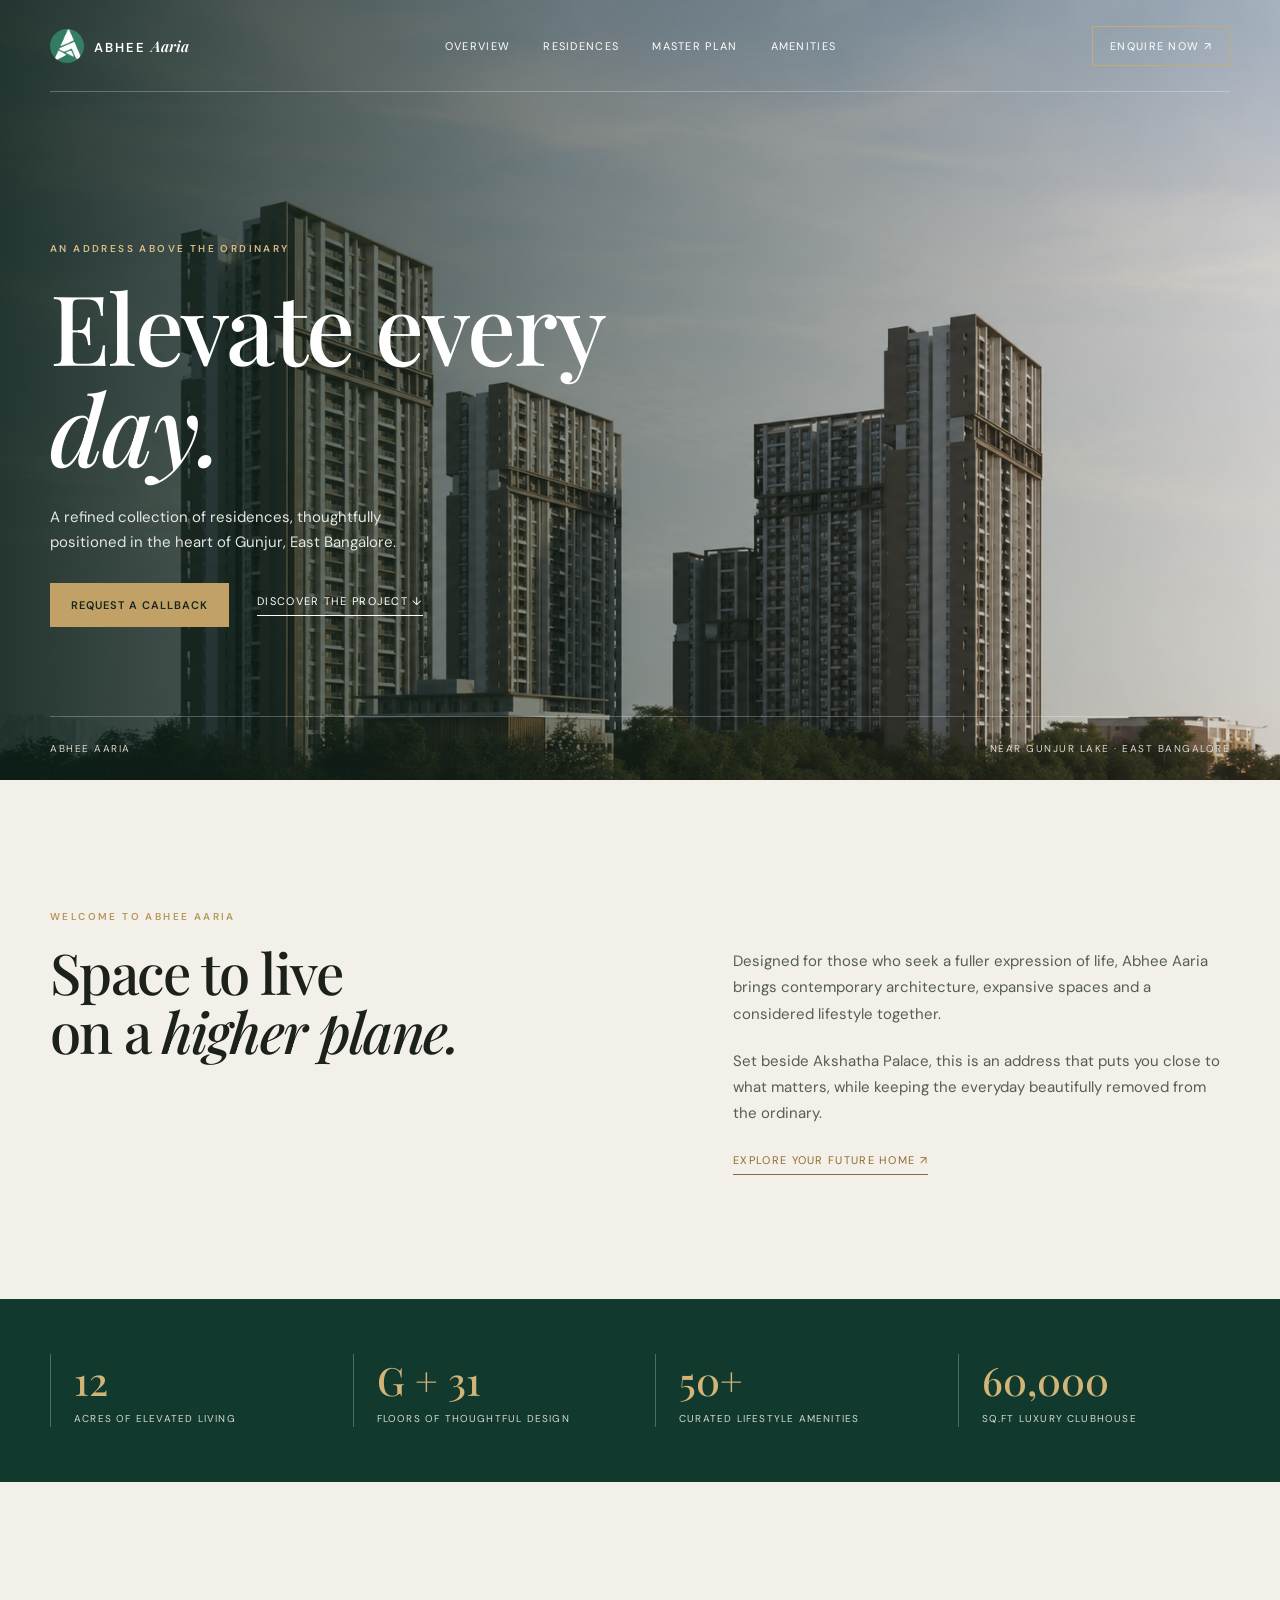
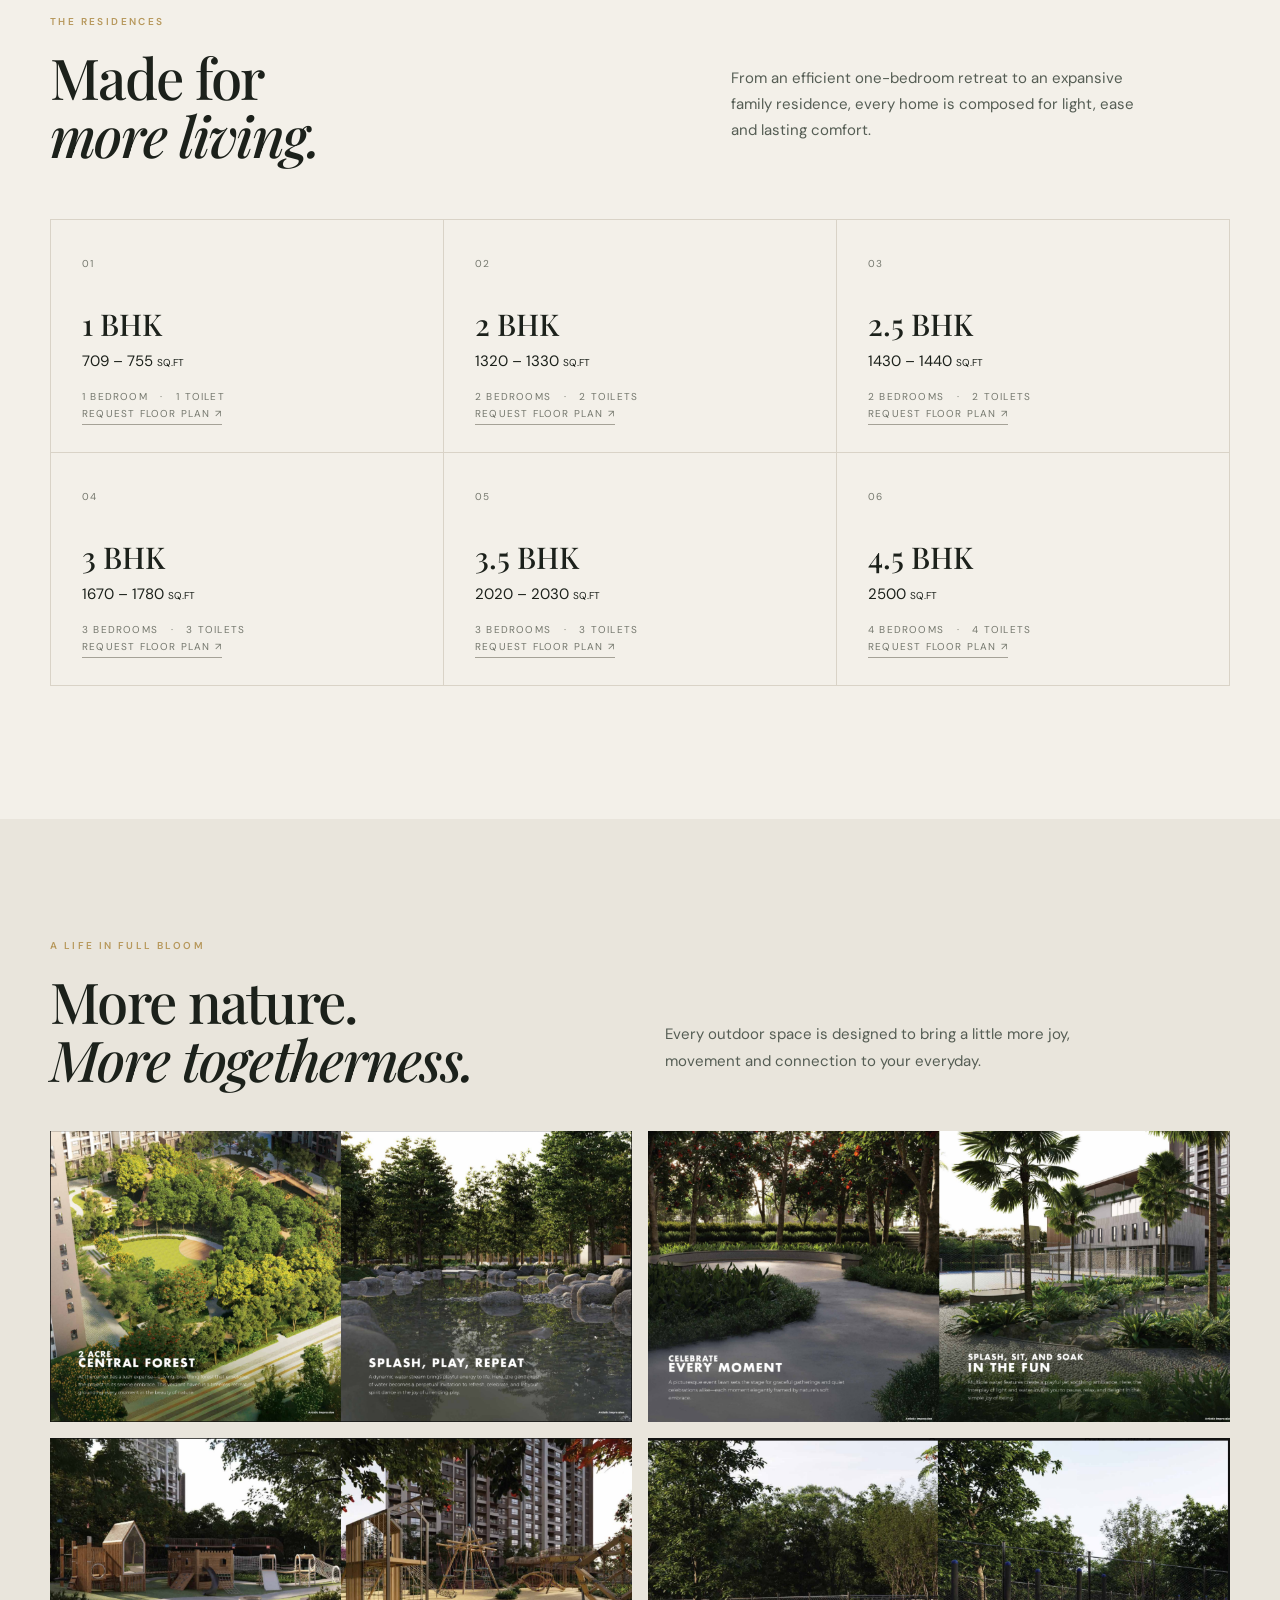
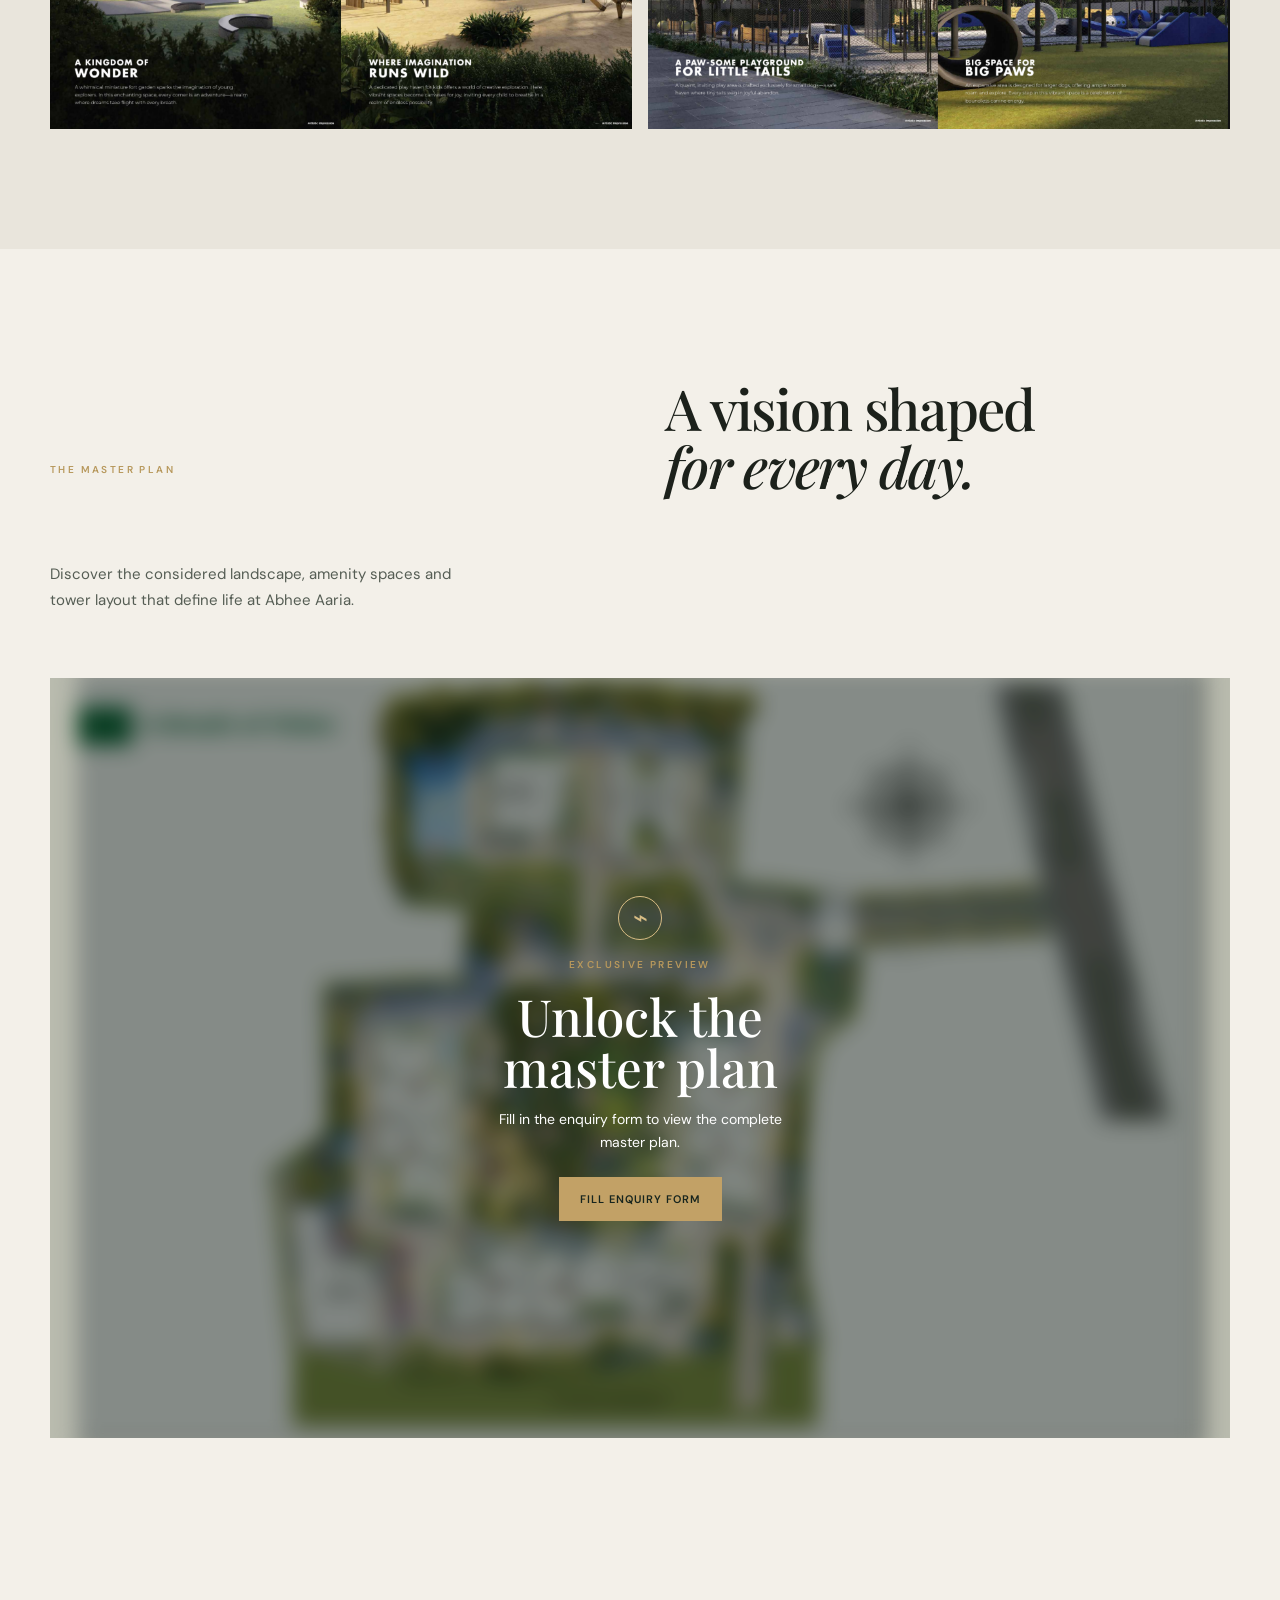
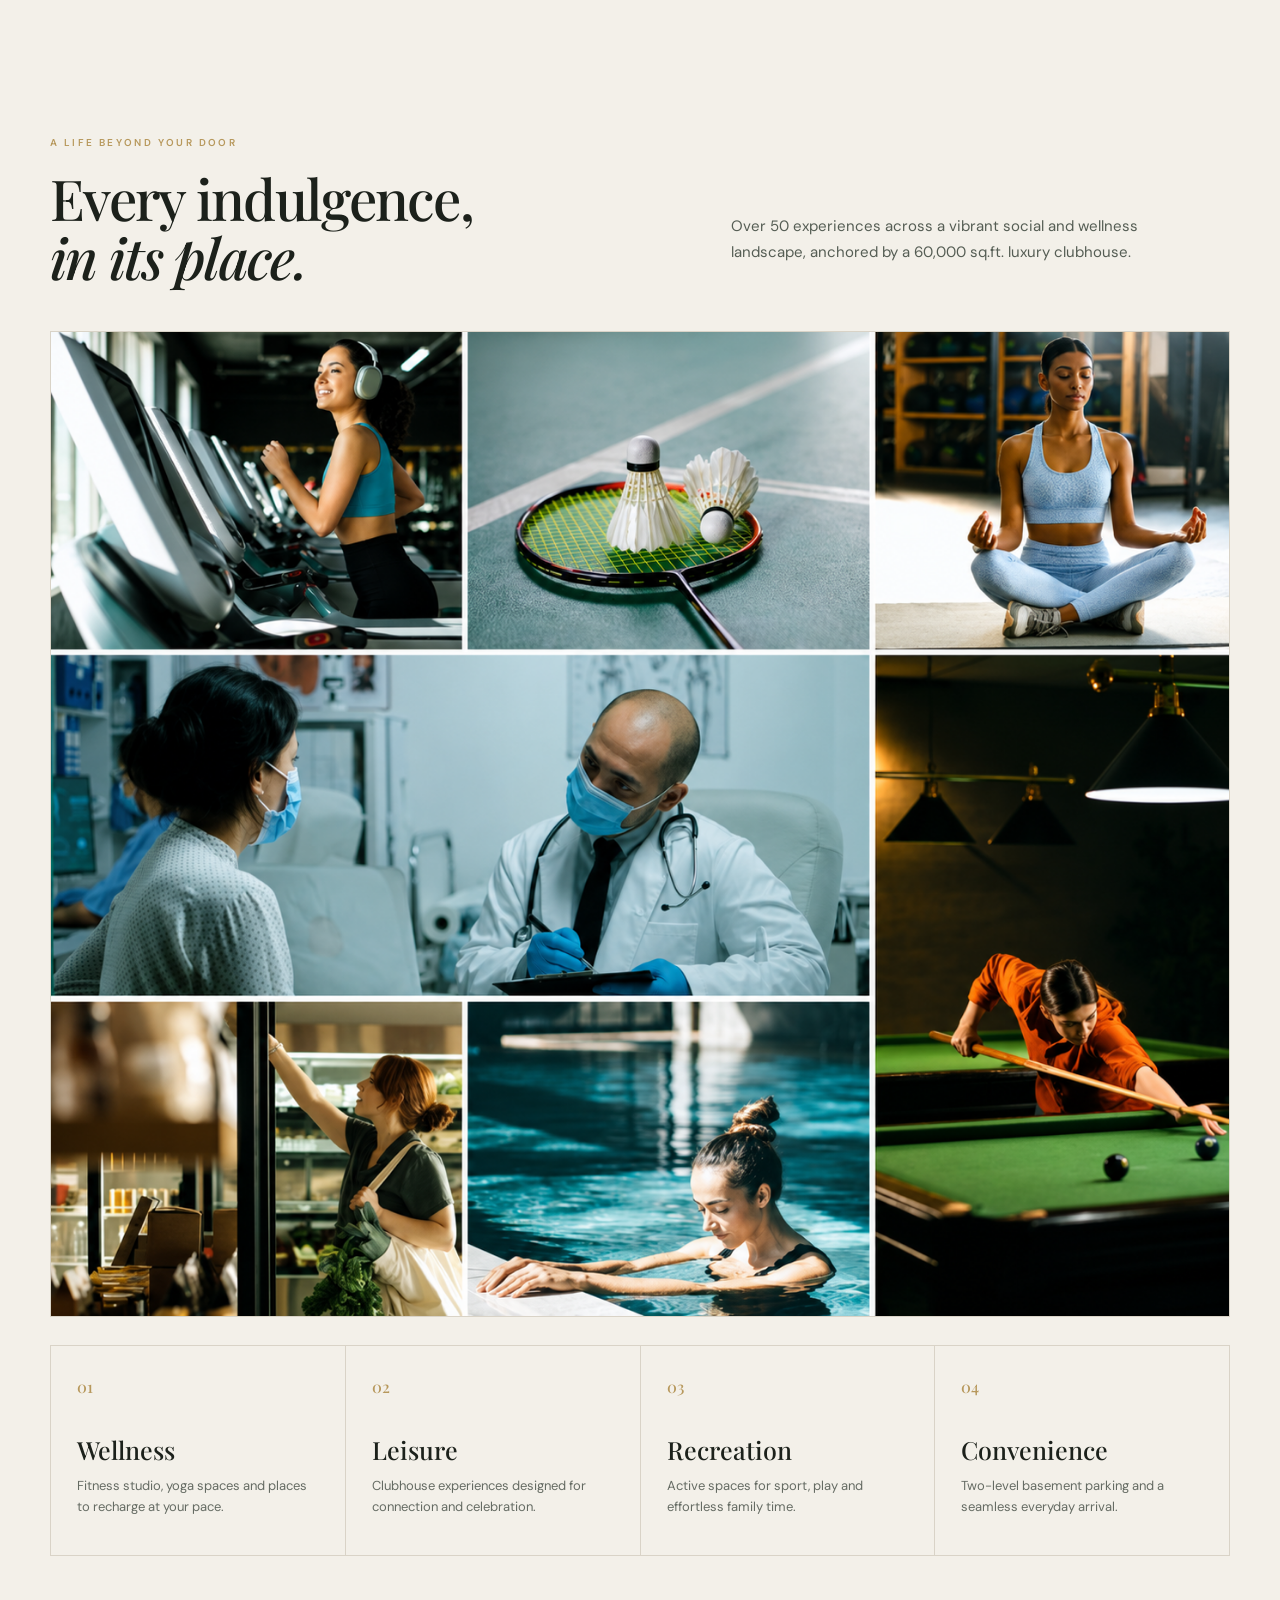
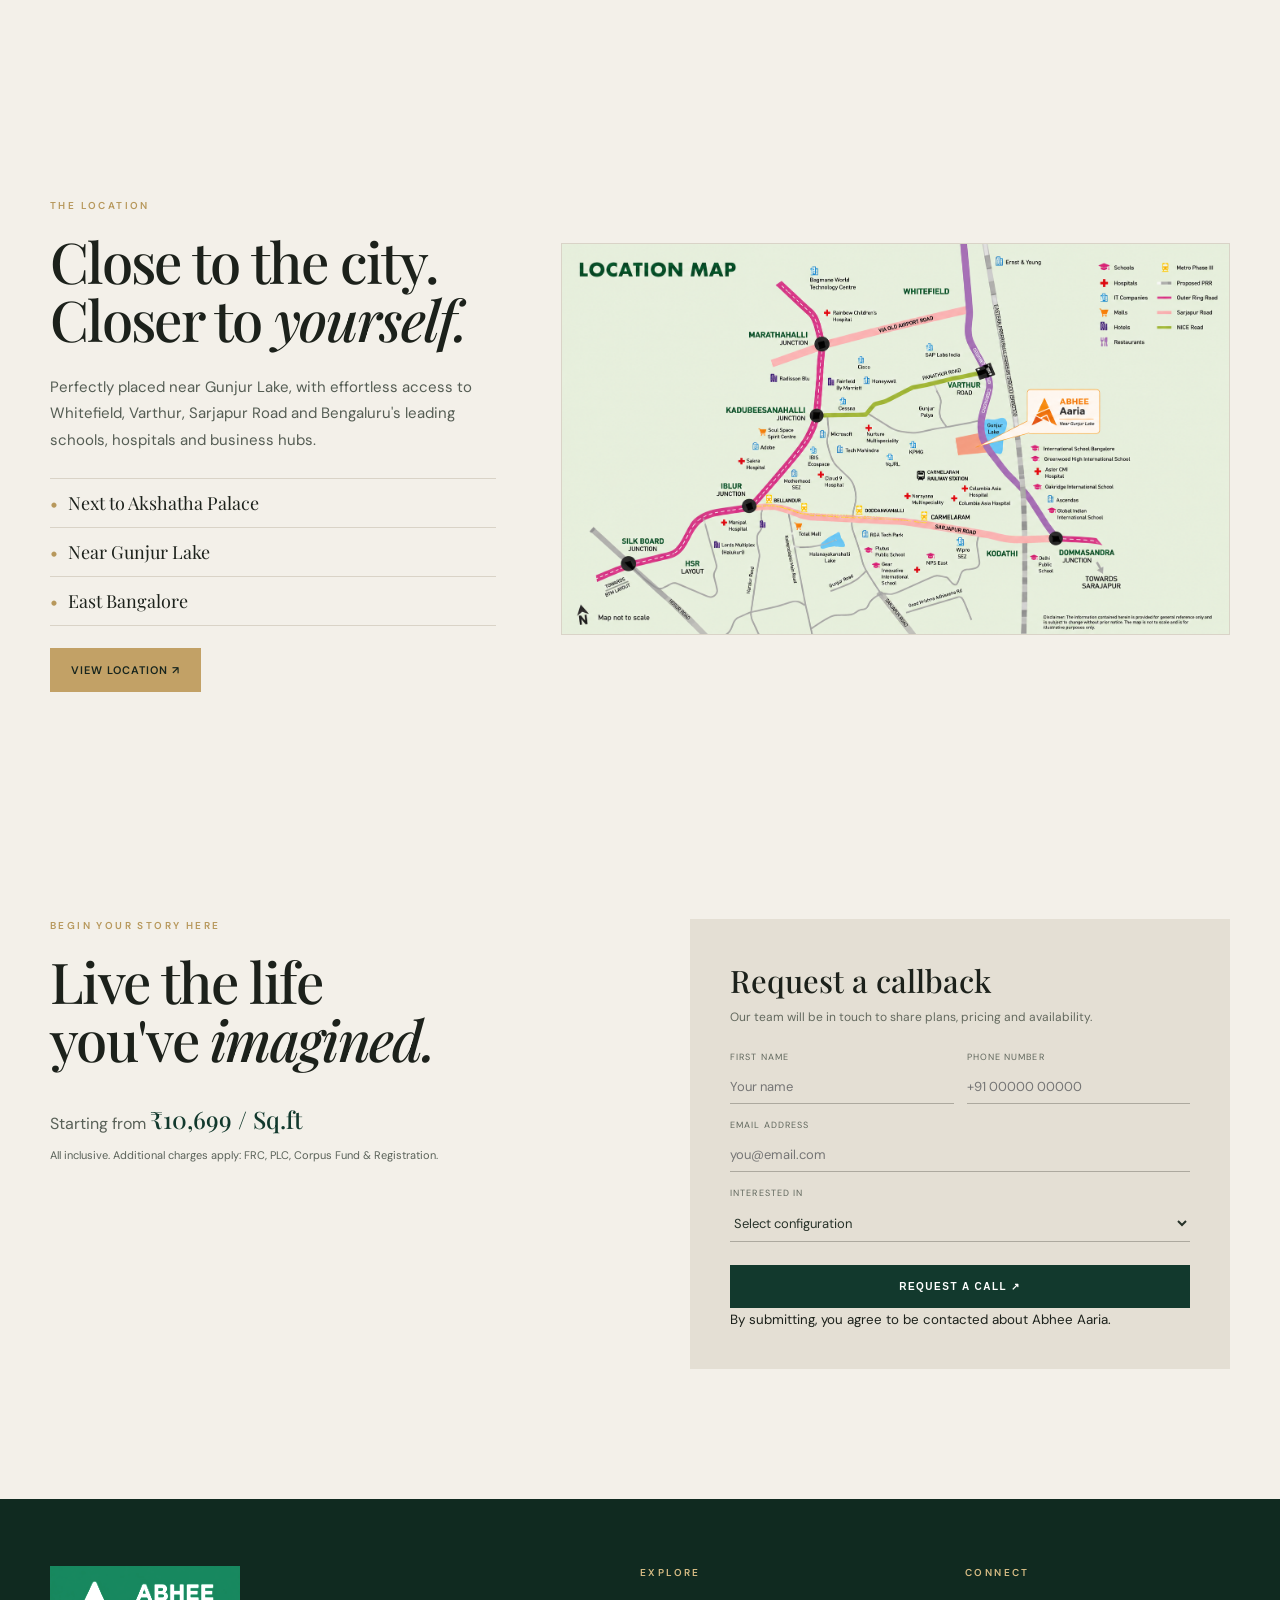
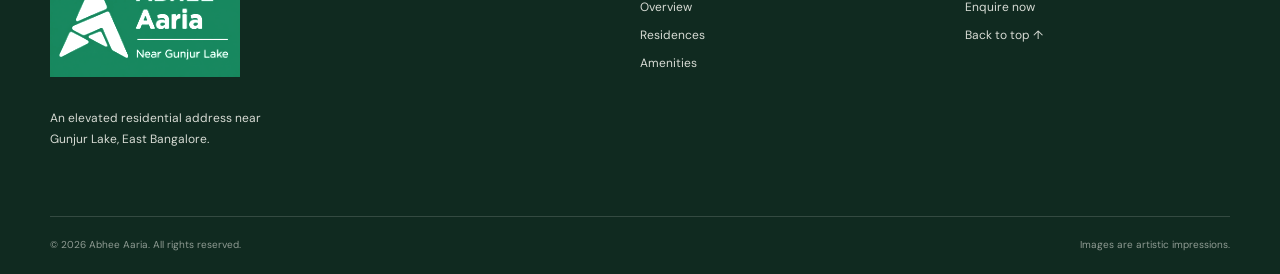
==== static/index.html @ 150d0f0b "Convert Abhee Aaria to static landing page" ====
<!doctype html>
<html lang="en">
<head>
  <meta charset="utf-8"><meta name="viewport" content="width=device-width, initial-scale=1">
  <meta name="description" content="Abhee Aaria — Elevated living near Gunjur Lake, East Bangalore.">
  <title>Abhee Aaria | Elevated Living</title><link rel="stylesheet" href="styles.css">
</head>
<body>
<main>
  <section class="hero" id="home">
    <nav class="nav wrap"><a href="#home" class="brand" aria-label="Abhee Aaria home"><img src="assets/header-logo.jpg" alt="Abhee Aaria logo"><span>ABHEE <i>Aaria</i></span></a><div class="links"><a href="#overview">Overview</a><a href="#residences">Residences</a><a href="#master-plan">Master plan</a><a href="#amenities">Amenities</a></div><a href="#enquire" class="nav-cta">Enquire now <span>↗</span></a></nav>
    <div class="hero-content wrap"><p class="eyebrow light">An address above the ordinary</p><h1>Elevate every<br><em>day.</em></h1><p class="hero-copy">A refined collection of residences, thoughtfully positioned in the heart of Gunjur, East Bangalore.</p><div class="hero-actions"><a class="button" href="#enquire">Request a callback</a><a class="text-link" href="#overview">Discover the project <span>↓</span></a></div></div>
    <div class="hero-bottom wrap"><span>ABHEE AARIA</span><span>Near Gunjur Lake · East Bangalore</span></div>
  </section>
  <section class="intro wrap" id="overview"><div><p class="eyebrow">Welcome to Abhee Aaria</p><h2>Space to live<br>on a <em>higher plane.</em></h2></div><div class="intro-copy"><p>Designed for those who seek a fuller expression of life, Abhee Aaria brings contemporary architecture, expansive spaces and a considered lifestyle together.</p><p>Set beside Akshatha Palace, this is an address that puts you close to what matters, while keeping the everyday beautifully removed from the ordinary.</p><a href="#enquire" class="text-link gold">Explore your future home <span>↗</span></a></div></section>
  <section class="stats"><div class="wrap stat-grid"><div><strong>12</strong><span>Acres of elevated living</span></div><div><strong>G + 31</strong><span>Floors of thoughtful design</span></div><div><strong>50+</strong><span>Curated lifestyle amenities</span></div><div><strong>60,000</strong><span>Sq.ft luxury clubhouse</span></div></div></section>
  <section class="residences wrap" id="residences"><div class="section-top"><div><p class="eyebrow">The residences</p><h2>Made for<br><em>more living.</em></h2></div><p>From an efficient one-bedroom retreat to an expansive family residence, every home is composed for light, ease and lasting comfort.</p></div><div class="home-grid">
    <article class="home-card"><span>01</span><h3>1 BHK</h3><p>709 – 755 <small>Sq.ft</small></p><div>1 Bedroom &nbsp; · &nbsp; 1 Toilet</div><a href="#enquire">Request floor plan ↗</a></article><article class="home-card"><span>02</span><h3>2 BHK</h3><p>1320 – 1330 <small>Sq.ft</small></p><div>2 Bedrooms &nbsp; · &nbsp; 2 Toilets</div><a href="#enquire">Request floor plan ↗</a></article><article class="home-card"><span>03</span><h3>2.5 BHK</h3><p>1430 – 1440 <small>Sq.ft</small></p><div>2 Bedrooms &nbsp; · &nbsp; 2 Toilets</div><a href="#enquire">Request floor plan ↗</a></article><article class="home-card"><span>04</span><h3>3 BHK</h3><p>1670 – 1780 <small>Sq.ft</small></p><div>3 Bedrooms &nbsp; · &nbsp; 3 Toilets</div><a href="#enquire">Request floor plan ↗</a></article><article class="home-card"><span>05</span><h3>3.5 BHK</h3><p>2020 – 2030 <small>Sq.ft</small></p><div>3 Bedrooms &nbsp; · &nbsp; 3 Toilets</div><a href="#enquire">Request floor plan ↗</a></article><article class="home-card"><span>06</span><h3>4.5 BHK</h3><p>2500 <small>Sq.ft</small></p><div>4 Bedrooms &nbsp; · &nbsp; 4 Toilets</div><a href="#enquire">Request floor plan ↗</a></article>
  </div></section>
  <section class="life-gallery" id="lifestyle"><div class="wrap"><div class="section-heading"><div><p class="eyebrow">A life in full bloom</p><h2>More nature.<br><em>More togetherness.</em></h2></div><p>Every outdoor space is designed to bring a little more joy, movement and connection to your everyday.</p></div><div class="life-grid"><img src="assets/life-central-forest.png" alt="Central forest and waterside landscape"><img src="assets/life-celebrate.png" alt="Garden gathering space and sports amenity"><img src="assets/life-wonder.png" alt="Children's adventure play area"><img src="assets/life-paws.png" alt="Pet playground and dog park"></div></div></section>
  <section class="master-plan wrap" id="master-plan"><div class="section-heading"><p class="eyebrow">The master plan</p><h2>A vision shaped<br><em>for every day.</em></h2><p>Discover the considered landscape, amenity spaces and tower layout that define life at Abhee Aaria.</p></div><div class="plan-gate" id="plan-gate"><img src="assets/master-plan.png" alt="Abhee Aaria master plan"><div class="plan-lock"><span class="lock-icon">⌁</span><p class="eyebrow">Exclusive preview</p><h3>Unlock the<br>master plan</h3><p>Fill in the enquiry form to view the complete master plan.</p><a class="button" href="#enquire">Fill enquiry form</a></div></div><p class="unlock-note" id="unlock-note" aria-live="polite"></p></section>
  <section class="amenities wrap" id="amenities"><p class="eyebrow">A life beyond your door</p><div class="section-top"><h2>Every indulgence,<br><em>in its place.</em></h2><p>Over 50 experiences across a vibrant social and wellness landscape, anchored by a 60,000 sq.ft. luxury clubhouse.</p></div><img class="amenity-visual" src="assets/amenities.png" alt="Wellness, sports, healthcare, retail and leisure amenities"><div class="amenity-grid"><div><b>01</b><h3>Wellness</h3><p>Fitness studio, yoga spaces and places to recharge at your pace.</p></div><div><b>02</b><h3>Leisure</h3><p>Clubhouse experiences designed for connection and celebration.</p></div><div><b>03</b><h3>Recreation</h3><p>Active spaces for sport, play and effortless family time.</p></div><div><b>04</b><h3>Convenience</h3><p>Two-level basement parking and a seamless everyday arrival.</p></div></div></section>
  <section class="map-section wrap"><div class="map-copy"><p class="eyebrow">The location</p><h2>Close to the city.<br>Closer to <em>yourself.</em></h2><p>Perfectly placed near Gunjur Lake, with effortless access to Whitefield, Varthur, Sarjapur Road and Bengaluru's leading schools, hospitals and business hubs.</p><ul><li>Next to Akshatha Palace</li><li>Near Gunjur Lake</li><li>East Bangalore</li></ul><a class="button" href="https://share.google/ZjSrhF2RfqGoNZYm6" target="_blank" rel="noopener">View location ↗</a></div><img src="assets/location-map.png" alt="Location map for Abhee Aaria near Gunjur Lake"></section>
  <section class="enquire wrap" id="enquire"><div class="enquire-copy"><p class="eyebrow">Begin your story here</p><h2>Live the life<br>you've <em>imagined.</em></h2><p>Starting from <strong>₹10,699 / Sq.ft</strong><br><small>All inclusive. Additional charges apply: FRC, PLC, Corpus Fund & Registration.</small></p></div><form id="enquiry-form"><h3>Request a callback</h3><p>Our team will be in touch to share plans, pricing and availability.</p><div class="form-row"><label>First name<input name="name" placeholder="Your name" required></label><label>Phone number<input name="phone" type="tel" placeholder="+91 00000 00000" required></label></div><label>Email address<input name="email" type="email" placeholder="you@email.com" required></label><label>Interested in<select name="configuration" required><option value="">Select configuration</option><option>1 BHK</option><option>2 BHK</option><option>3 BHK</option><option>3.5 BHK</option><option>4.5 BHK</option></select></label><button type="submit">Request a call <span>↗</span></button><small id="form-message">By submitting, you agree to be contacted about Abhee Aaria.</small></form></section>
</main><footer><div class="wrap footer-top"><div class="footer-brand"><img src="assets/abhee-aariya-logo.png" alt="Abhee Aaria logo"><p>An elevated residential address near Gunjur Lake, East Bangalore.</p></div><div><p class="eyebrow light">Explore</p><a href="#overview">Overview</a><a href="#residences">Residences</a><a href="#amenities">Amenities</a></div><div><p class="eyebrow light">Connect</p><a href="#enquire">Enquire now</a><a href="#home">Back to top ↑</a></div></div><div class="wrap legal">© 2026 Abhee Aaria. All rights reserved. <span>Images are artistic impressions.</span></div></footer><script src="script.js"></script>
</body></html>
---- static/styles.css ----
@import url('https://fonts.googleapis.com/css2?family=DM+Sans:wght@400;500;600&family=Playfair+Display:ital,wght@0,500;0,600;1,500;1,600&display=swap');
.hero{background:linear-gradient(90deg,rgba(11,31,24,.87),rgba(14,34,27,.48) 44%,rgba(14,30,24,.12)),url('assets/hero-elevation.png') center/cover!important}.brand img{width:34px;height:34px;object-fit:cover;border-radius:50%;mix-blend-mode:screen}.brand-mark{display:none}.amenity-visual{width:100%;display:block;margin:-10px 0 28px;border:1px solid var(--line)}
.life-gallery{padding:120px 0;background:#e9e5dc}.life-gallery .section-heading{margin-bottom:42px}.life-grid{display:grid;grid-template-columns:repeat(2,1fr);gap:16px}.life-grid img{width:100%;display:block;aspect-ratio:2/1;object-fit:cover}@media(max-width:760px){.life-gallery{padding:80px 0}.life-grid{grid-template-columns:1fr;gap:12px}.life-grid img{aspect-ratio:2/1}}
.map-section{padding:110px 0!important;display:grid;grid-template-columns:.8fr 1.2fr;gap:65px;align-items:center}.map-copy>p:not(.eyebrow){font-size:15px;line-height:1.75;color:#555d54;margin:25px 0}.map-copy ul{padding:0;margin:0 0 32px;list-style:none;border-top:1px solid var(--line)}.map-copy li{padding:12px 0;border-bottom:1px solid var(--line);font-family:'Playfair Display';font-size:18px}.map-copy li:before{content:'•';color:#b7985c;margin-right:10px}.map-section img{width:100%;max-height:420px;object-fit:cover;object-position:center;border:1px solid var(--line)}@media(max-width:760px){.map-section{padding:80px 0!important;grid-template-columns:1fr;gap:35px}.map-section img{max-height:none}.map-copy h2{font-size:44px}}
.master-plan,.map-section{padding:130px 0}.section-heading{display:grid;grid-template-columns:1fr 1fr;gap:50px;align-items:end;margin-bottom:50px}.section-heading>p:last-child{line-height:1.75;color:#555d54;max-width:410px;font-size:15px}.plan-gate{position:relative;overflow:hidden;background:#e4dfd4}.plan-gate>img{display:block;width:100%;max-height:760px;object-fit:contain;transition:filter .45s ease}.plan-gate:not(.unlocked)>img{filter:blur(11px) brightness(.64);transform:scale(1.025)}.plan-lock{position:absolute;inset:0;display:flex;align-items:center;justify-content:center;flex-direction:column;text-align:center;color:#fff;padding:30px;background:#0a281733;transition:opacity .3s}.plan-lock h3{font-size:clamp(35px,4vw,56px);line-height:1;margin:0 0 15px;font-weight:500}.plan-lock>p:not(.eyebrow){max-width:310px;line-height:1.6;font-size:14px;margin:0 0 24px}.lock-icon{height:44px;width:44px;border:1px solid #d7bc84;border-radius:50%;display:grid;place-items:center;color:#d7bc84;font-size:25px;margin-bottom:18px}.plan-gate.unlocked .plan-lock{opacity:0;pointer-events:none}.unlock-note{color:#145a3a;text-align:center;font-size:13px;min-height:20px;margin:15px 0 0}.map-section{padding-top:0}.map-section img{width:100%;display:block;border:1px solid var(--line)}@media(max-width:760px){.master-plan{padding:80px 0}.section-heading{grid-template-columns:1fr;gap:24px;margin-bottom:35px}.map-section{padding-bottom:80px}}
:root{--ink:#1c211b;--forest:#12392d;--gold:#b7985c;--paper:#f3f0e9;--line:#d9d3c7}*{box-sizing:border-box}html{scroll-behavior:smooth}body{margin:0;background:var(--paper);color:var(--ink);font-family:'DM Sans',Arial,sans-serif}.wrap{width:min(1180px,calc(100% - 64px));margin:auto}.hero{min-height:780px;color:#fff;position:relative;background:linear-gradient(90deg,rgba(11,31,24,.87),rgba(14,34,27,.48) 44%,rgba(14,30,24,.12)),url('assets/elevation.png') center/cover}.nav{height:92px;display:flex;align-items:center;justify-content:space-between;border-bottom:1px solid #ffffff42}.brand{font-size:13px;letter-spacing:2px;font-weight:600;display:flex;align-items:center;gap:10px;color:#fff;text-decoration:none}.brand i,h1,h2,h3{font-family:'Playfair Display',Georgia,serif}.brand i{font-size:15px;letter-spacing:0}.brand-mark{border:1px solid #d5bb85;border-radius:50%;display:grid;place-items:center;height:25px;width:25px;color:#d5bb85;font-size:16px}.links{display:flex;gap:33px}.links a,.nav-cta{font-size:11px;text-transform:uppercase;letter-spacing:1.3px;color:#fff;text-decoration:none}.nav-cta{border:1px solid #c8ab74;padding:12px 17px}.hero-content{padding-top:150px}.eyebrow{font-size:10px;text-transform:uppercase;letter-spacing:2.4px;color:var(--gold);font-weight:600;margin:0 0 20px}.light{color:#d7bc84}h1,h2{font-weight:500;letter-spacing:-1.7px;margin:0;line-height:1.04}h1{font-size:clamp(58px,7.6vw,100px)}h2{font-size:clamp(39px,4.4vw,61px)}.hero-copy{max-width:410px;line-height:1.65;margin:28px 0;color:#e4e7e1;font-size:15px}.hero-actions{display:flex;align-items:center;gap:28px}.button{background:#c2a166;color:#17251e;padding:15px 21px;font-size:11px;letter-spacing:1px;text-transform:uppercase;text-decoration:none;font-weight:600}.text-link{font-size:11px;text-transform:uppercase;letter-spacing:1.3px;text-decoration:none;color:inherit;border-bottom:1px solid currentColor;padding-bottom:7px}.gold{color:#8d6b2e}.hero-bottom{position:absolute;bottom:0;left:50%;transform:translateX(-50%);display:flex;justify-content:space-between;padding:25px 0;font-size:10px;letter-spacing:1.5px;text-transform:uppercase;border-top:1px solid #ffffff42;color:#ddd9cf}.intro{display:grid;grid-template-columns:1.08fr .92fr;gap:100px;padding:130px 0}.intro-copy{padding-top:38px}.intro-copy p,.section-top>p{line-height:1.75;color:#555d54;font-size:15px;margin:0 0 21px}.stats{background:var(--forest);color:#f7f5ef}.stat-grid{display:grid;grid-template-columns:repeat(4,1fr);padding:55px 0;gap:30px}.stat-grid>div{border-left:1px solid #ffffff42;padding-left:23px}.stat-grid strong{font-family:'Playfair Display';font-size:39px;font-weight:500;display:block;color:#d2b576}.stat-grid span,.home-card>span,.home-card div,.home-card a{font-size:10px;letter-spacing:1.2px;text-transform:uppercase;color:#d5d9d3}.residences,.amenities{padding:133px 0}.section-top{display:grid;grid-template-columns:1.1fr .9fr;gap:70px;align-items:end;margin-bottom:54px}.section-top>p{max-width:410px}.home-grid{display:grid;grid-template-columns:repeat(3,1fr);border-top:1px solid var(--line);border-left:1px solid var(--line)}.home-card{padding:31px;border-right:1px solid var(--line);border-bottom:1px solid var(--line);min-height:233px;position:relative;transition:.25s}.home-card:hover{background:#e9e4d9}.home-card>span,.home-card div,.home-card a{color:#74776d}.home-card h3{font-weight:500;font-size:30px;margin:32px 0 7px}.home-card>p{font-size:15px;margin:0}.home-card small{font-size:10px;text-transform:uppercase}.home-card div{margin-top:19px}.home-card a{position:absolute;bottom:27px;left:31px;text-decoration:none;border-bottom:1px solid #a5a297;padding-bottom:4px}.feature-image{height:650px;position:relative;overflow:hidden;color:#fff}.feature-image:after{content:'';position:absolute;inset:0;background:linear-gradient(90deg,#0a2014d1,#0a20140a)}.feature-image img{width:100%;height:100%;object-fit:cover}.image-caption{position:absolute;z-index:1;inset:0;display:flex;justify-content:center;flex-direction:column}.amenity-grid{display:grid;grid-template-columns:repeat(4,1fr);border-left:1px solid var(--line);border-top:1px solid var(--line)}.amenity-grid>div{padding:30px 26px 37px;border-right:1px solid var(--line);border-bottom:1px solid var(--line)}.amenity-grid b{font-family:'Playfair Display';font-weight:500;color:var(--gold)}.amenity-grid h3{font-size:25px;font-weight:500;margin:35px 0 10px}.amenity-grid p{font-size:13px;line-height:1.6;color:#656b63;margin:0}.location{background:linear-gradient(100deg,#163e30,#0c241d);padding:100px 0;color:#fff}.location-inner{display:flex;justify-content:space-between;align-items:end}.location-list{min-width:370px}.location-list p{border-top:1px solid #ffffff3d;padding:16px 0;margin:0;font-family:'Playfair Display';font-size:21px}.location-list span{font-family:'DM Sans';font-size:10px;color:#d2b576;margin-right:18px}.enquire{padding:130px 0;display:grid;grid-template-columns:1fr 1fr;gap:100px}.enquire-copy>p:not(.eyebrow){margin-top:29px;line-height:1.75;color:#596158}.enquire-copy strong{font-family:'Playfair Display';font-size:24px;font-weight:500;color:var(--forest)}.enquire-copy small{font-size:11px}form{background:#e4dfd4;padding:40px}form h3{font-size:31px;font-weight:500;margin:0 0 7px}form>p{font-size:12px;color:#63695e;line-height:1.6;margin:0 0 24px}label{display:block;font-size:9px;text-transform:uppercase;letter-spacing:1.1px;color:#60675d;margin-bottom:15px}.form-row{display:grid;grid-template-columns:1fr 1fr;gap:13px}input,select{display:block;width:100%;border:0;border-bottom:1px solid #ada99f;background:transparent;padding:10px 0 8px;margin-top:5px;color:#273229;font-family:inherit;font-size:13px;outline:none}button{border:0;background:var(--forest);color:#fff;width:100%;padding:16px;margin-top:8px;font-size:10px;text-transform:uppercase;letter-spacing:1.5px;font-weight:600;cursor:pointer}.success{color:#145a3a}footer{background:#102a20;color:#d7dbd4;padding:67px 0 23px}.footer-top{display:grid;grid-template-columns:2fr 1fr 1fr;gap:60px;padding-bottom:55px}.footer-brand img{width:190px;mix-blend-mode:screen;filter:brightness(1.35);margin-bottom:14px}.footer-brand p{font-size:12px;line-height:1.7;max-width:250px}.footer-top>div:not(:first-child) a{display:block;color:#d7dbd4;text-decoration:none;font-size:12px;margin:12px 0}.legal{border-top:1px solid #ffffff26;padding-top:21px;color:#8f9b93;font-size:10px;display:flex;justify-content:space-between}@media(max-width:760px){.wrap{width:calc(100% - 36px)}.links{display:none}.nav{height:74px}.nav-cta{padding:10px;font-size:9px}.hero{min-height:690px}.hero-content{padding-top:120px}.hero-bottom{width:calc(100% - 36px);font-size:8px;gap:20px}.intro,.section-top,.enquire{grid-template-columns:1fr;gap:30px;padding:80px 0}.intro-copy{padding:0}.stat-grid{grid-template-columns:1fr 1fr;padding:35px 0;gap:28px}.stat-grid strong{font-size:31px}.residences,.amenities{padding:80px 0}.home-grid{grid-template-columns:1fr 1fr}.home-card{padding:22px;min-height:213px}.home-card a{left:22px}.feature-image{height:500px}.amenity-grid{grid-template-columns:1fr 1fr}.location{padding:70px 0}.location-inner{display:block}.location-list{min-width:0;margin-top:50px}.enquire{padding-bottom:80px}form{padding:27px}.footer-top{grid-template-columns:1fr 1fr;gap:30px}.footer-brand{grid-column:span 2}.legal{display:block;line-height:2}.legal span{display:block}}@media(max-width:420px){.home-grid,.amenity-grid,.form-row{grid-template-columns:1fr}.hero-actions{align-items:flex-start;flex-direction:column;gap:20px}}
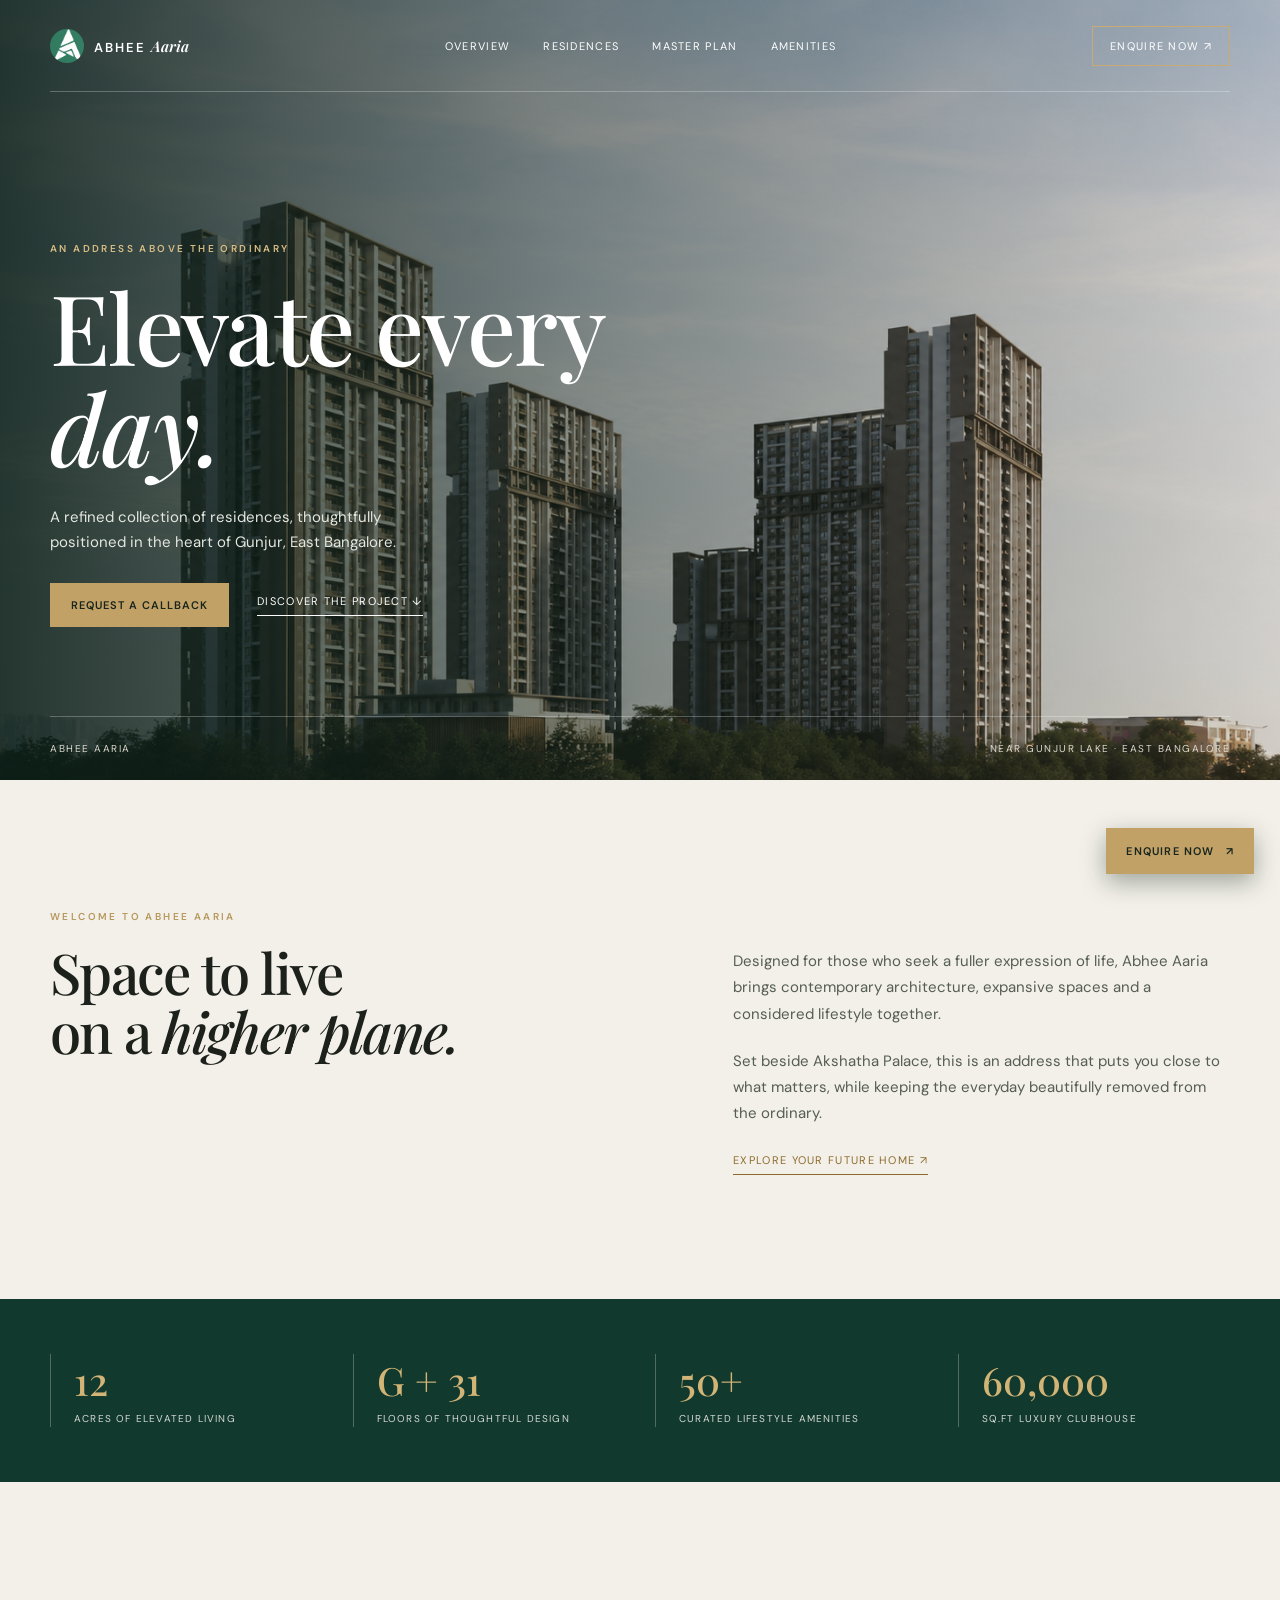
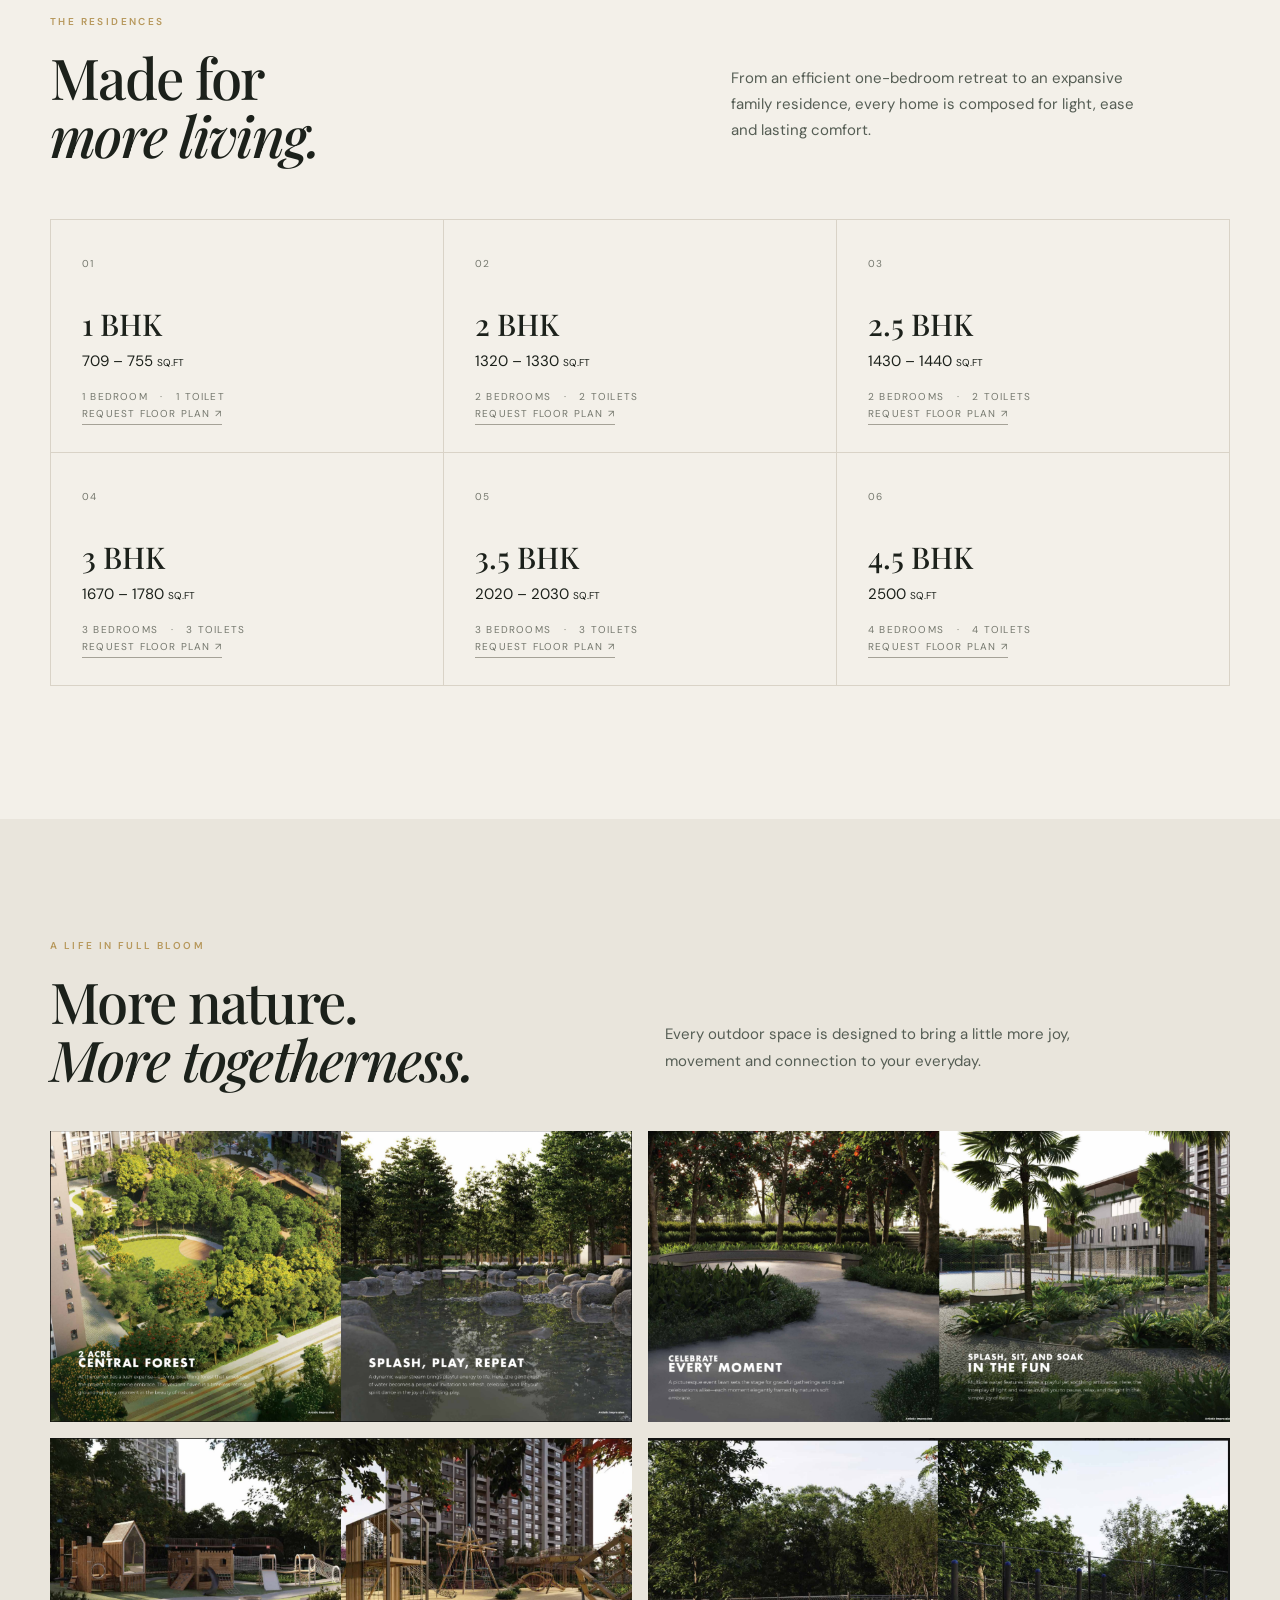
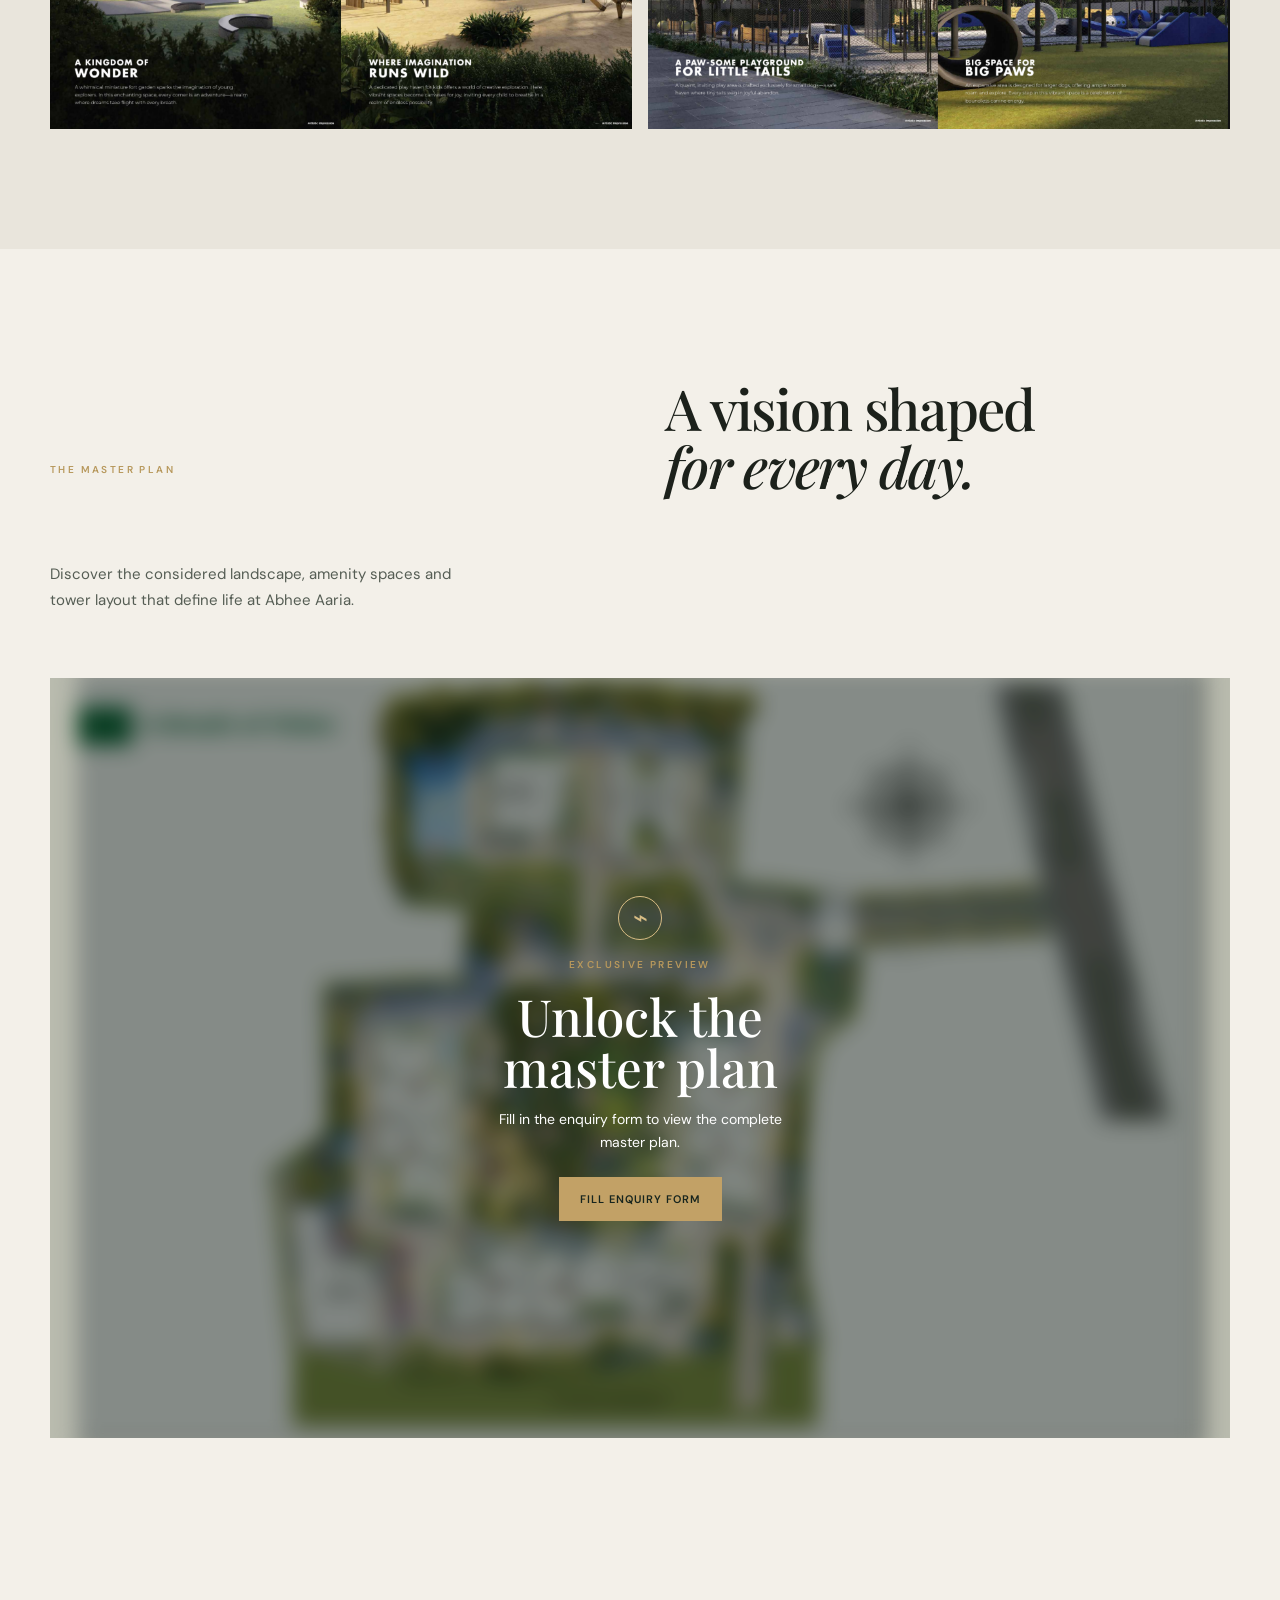
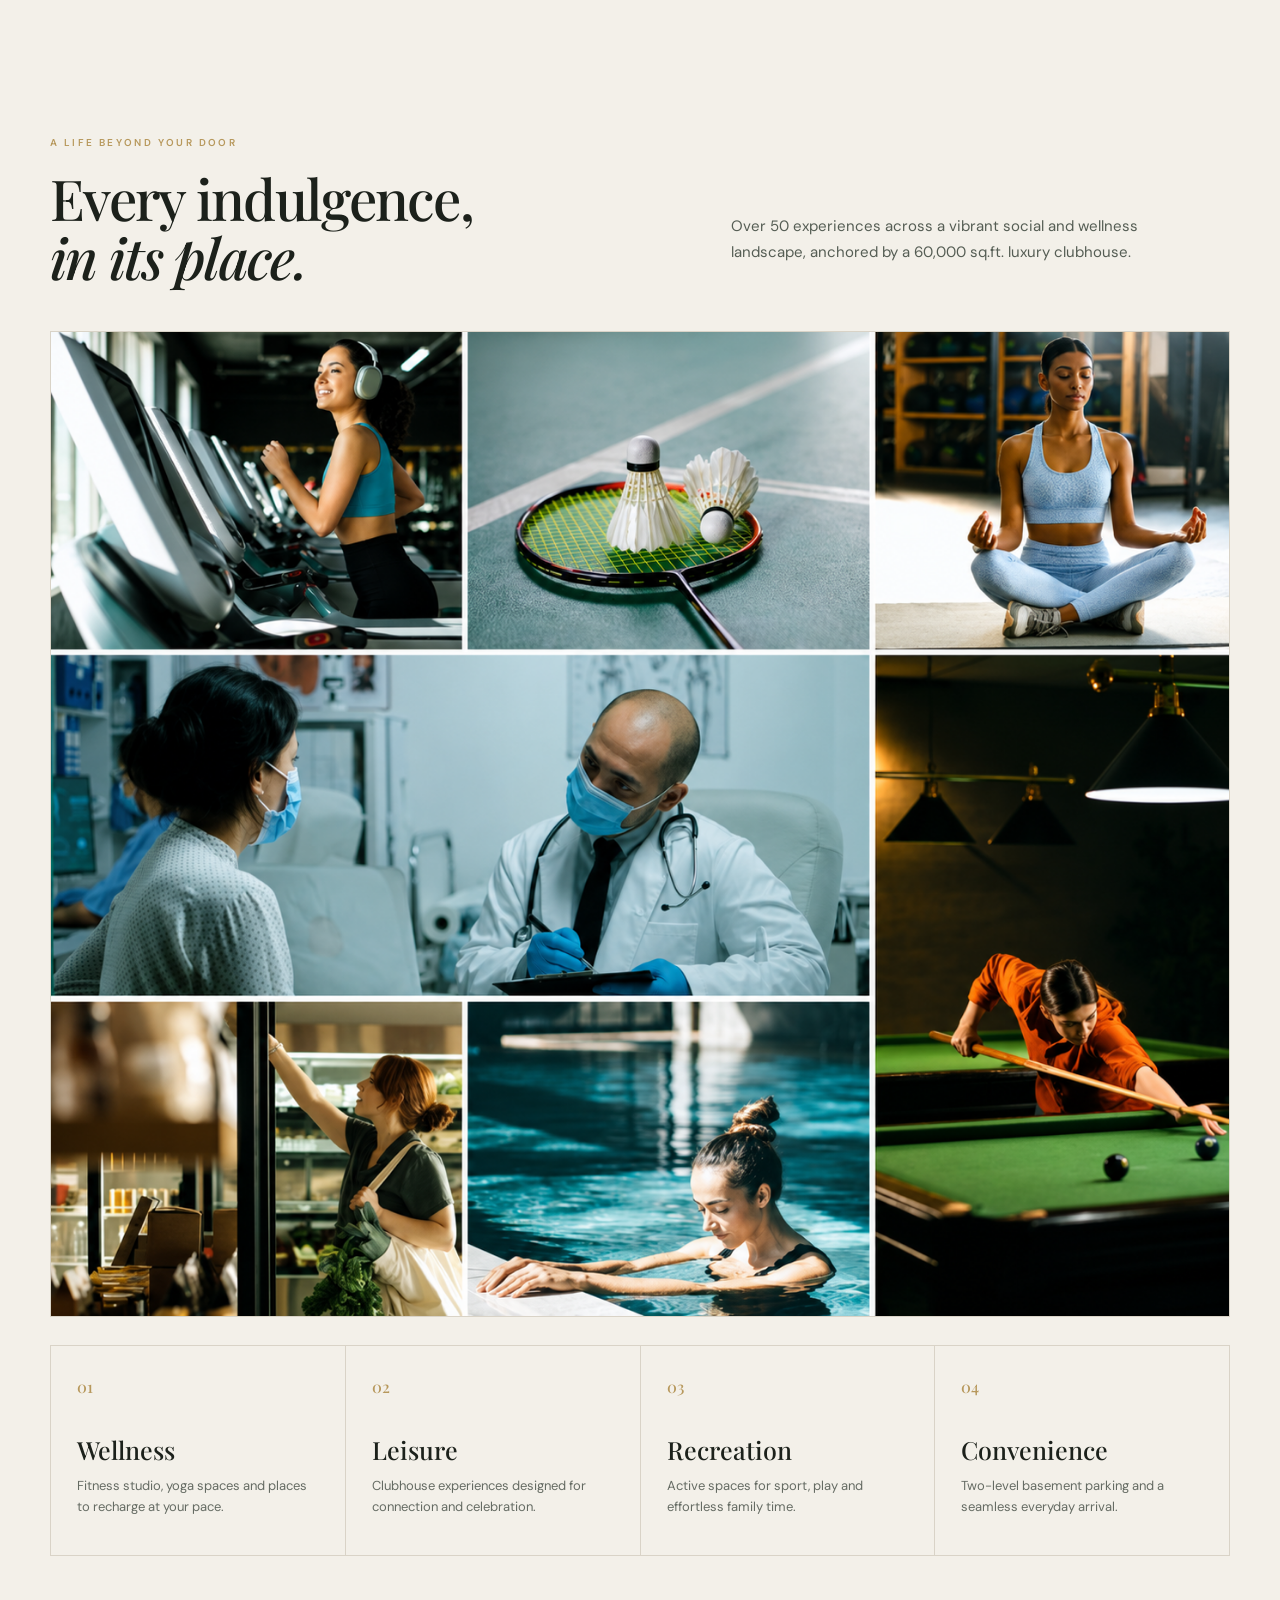
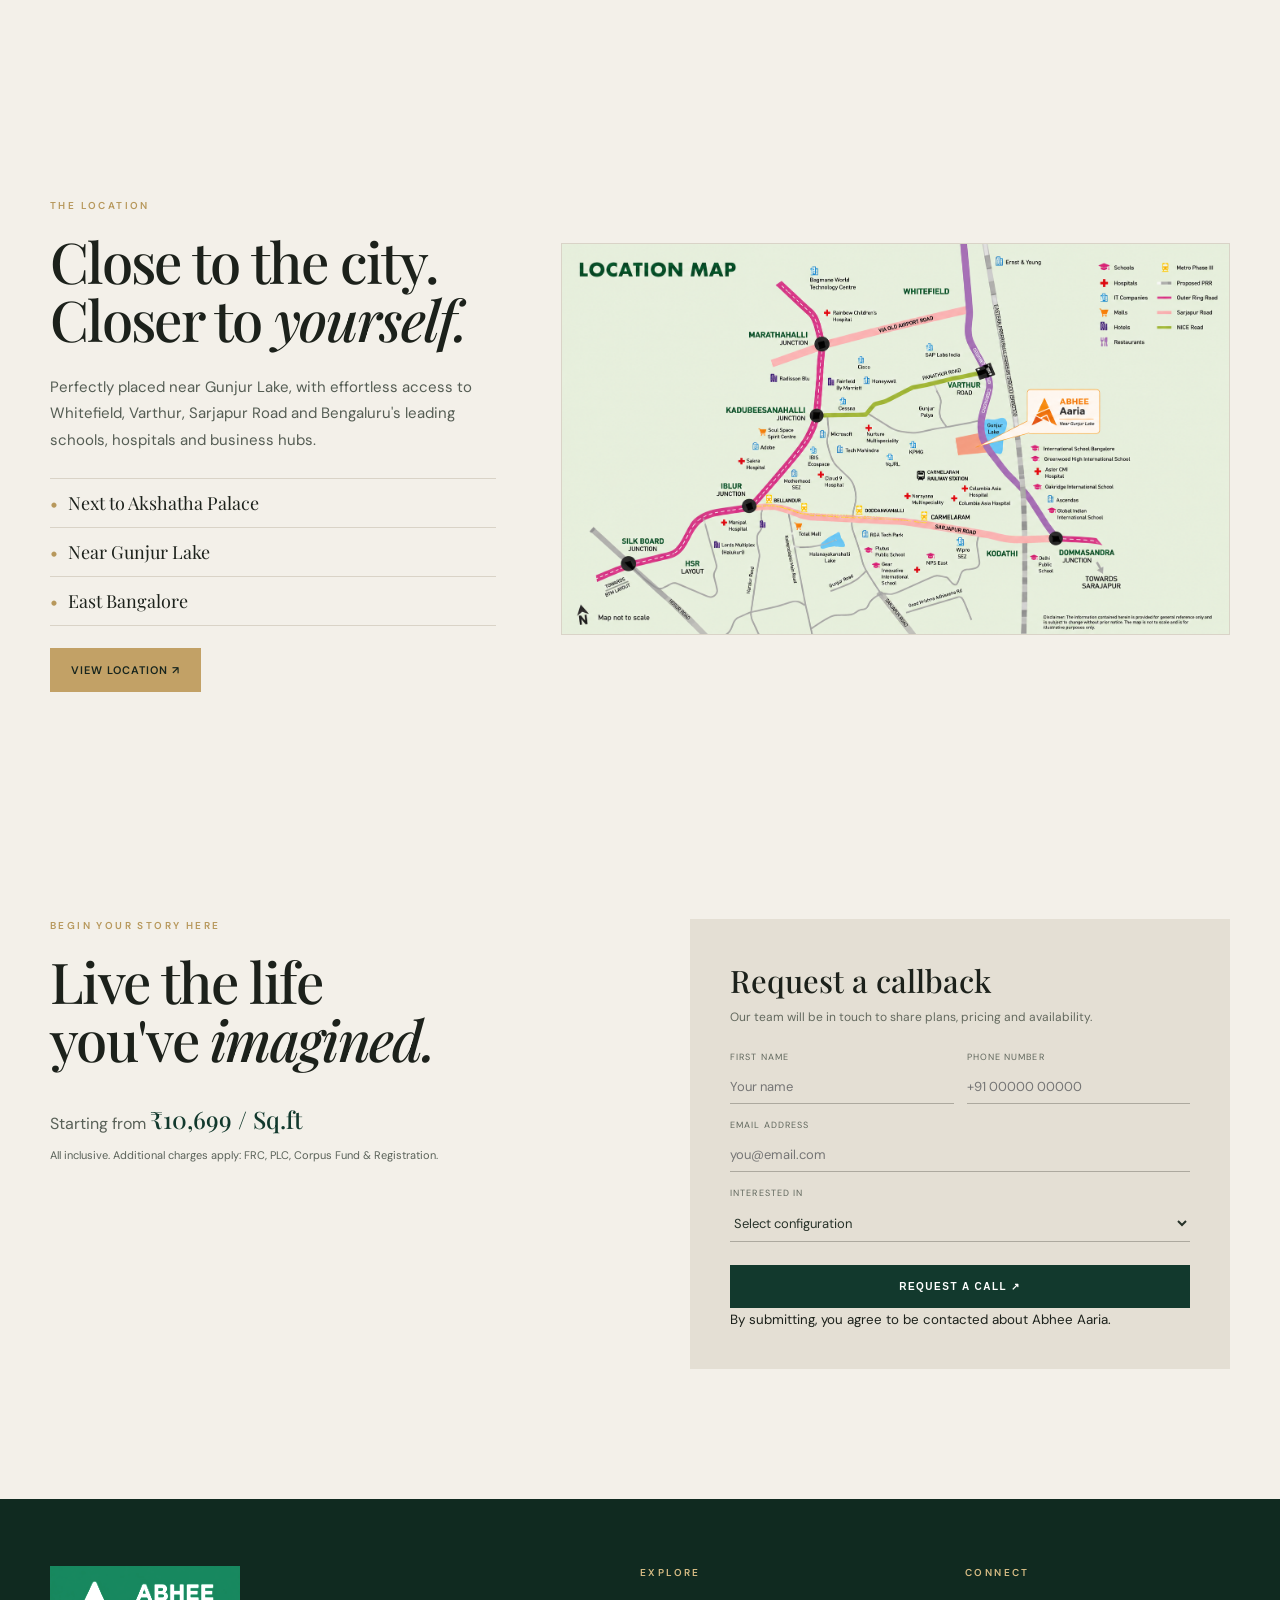
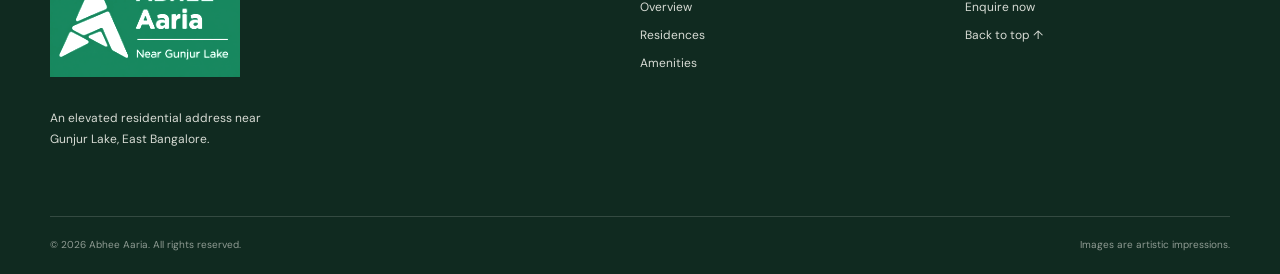
==== commit a10105c9: "Add persistent responsive enquiry button" ====
--- a/static/index.html
+++ b/static/index.html
@@ -23,4 +23,4 @@
   <section class="map-section wrap"><div class="map-copy"><p class="eyebrow">The location</p><h2>Close to the city.<br>Closer to <em>yourself.</em></h2><p>Perfectly placed near Gunjur Lake, with effortless access to Whitefield, Varthur, Sarjapur Road and Bengaluru's leading schools, hospitals and business hubs.</p><ul><li>Next to Akshatha Palace</li><li>Near Gunjur Lake</li><li>East Bangalore</li></ul><a class="button" href="https://share.google/ZjSrhF2RfqGoNZYm6" target="_blank" rel="noopener">View location ↗</a></div><img src="assets/location-map.png" alt="Location map for Abhee Aaria near Gunjur Lake"></section>
   <section class="enquire wrap" id="enquire"><div class="enquire-copy"><p class="eyebrow">Begin your story here</p><h2>Live the life<br>you've <em>imagined.</em></h2><p>Starting from <strong>₹10,699 / Sq.ft</strong><br><small>All inclusive. Additional charges apply: FRC, PLC, Corpus Fund & Registration.</small></p></div><form id="enquiry-form"><h3>Request a callback</h3><p>Our team will be in touch to share plans, pricing and availability.</p><div class="form-row"><label>First name<input name="name" placeholder="Your name" required></label><label>Phone number<input name="phone" type="tel" placeholder="+91 00000 00000" required></label></div><label>Email address<input name="email" type="email" placeholder="you@email.com" required></label><label>Interested in<select name="configuration" required><option value="">Select configuration</option><option>1 BHK</option><option>2 BHK</option><option>3 BHK</option><option>3.5 BHK</option><option>4.5 BHK</option></select></label><button type="submit">Request a call <span>↗</span></button><small id="form-message">By submitting, you agree to be contacted about Abhee Aaria.</small></form></section>
 </main><footer><div class="wrap footer-top"><div class="footer-brand"><img src="assets/abhee-aariya-logo.png" alt="Abhee Aaria logo"><p>An elevated residential address near Gunjur Lake, East Bangalore.</p></div><div><p class="eyebrow light">Explore</p><a href="#overview">Overview</a><a href="#residences">Residences</a><a href="#amenities">Amenities</a></div><div><p class="eyebrow light">Connect</p><a href="#enquire">Enquire now</a><a href="#home">Back to top ↑</a></div></div><div class="wrap legal">© 2026 Abhee Aaria. All rights reserved. <span>Images are artistic impressions.</span></div></footer><script src="script.js"></script>
-</body></html>
+<a class="sticky-enquiry" href="#enquire" aria-label="Enquire about Abhee Aaria">Enquire now <span>↗</span></a></body></html>
--- a/static/styles.css
+++ b/static/styles.css
@@ -1,4 +1,5 @@
 @import url('https://fonts.googleapis.com/css2?family=DM+Sans:wght@400;500;600&family=Playfair+Display:ital,wght@0,500;0,600;1,500;1,600&display=swap');
+.sticky-enquiry{position:fixed;right:26px;bottom:26px;z-index:20;background:#c2a166;color:#17251e;padding:16px 20px;text-decoration:none;text-transform:uppercase;letter-spacing:1.2px;font-size:11px;font-weight:600;box-shadow:0 8px 25px #0a20145c;transition:transform .2s,background .2s}.sticky-enquiry:hover{background:#d8ba81;transform:translateY(-2px)}.sticky-enquiry span{margin-left:7px}@media(max-width:760px){body{padding-bottom:72px}.sticky-enquiry{right:12px;bottom:12px;left:12px;text-align:center;padding:17px 20px;font-size:10px}.hero-content{padding-top:100px}.hero-copy{font-size:14px}.section-top>p,.intro-copy p,.map-copy>p:not(.eyebrow){font-size:14px}.home-card h3{font-size:24px}.footer-top{padding-bottom:30px}}
 .hero{background:linear-gradient(90deg,rgba(11,31,24,.87),rgba(14,34,27,.48) 44%,rgba(14,30,24,.12)),url('assets/hero-elevation.png') center/cover!important}.brand img{width:34px;height:34px;object-fit:cover;border-radius:50%;mix-blend-mode:screen}.brand-mark{display:none}.amenity-visual{width:100%;display:block;margin:-10px 0 28px;border:1px solid var(--line)}
 .life-gallery{padding:120px 0;background:#e9e5dc}.life-gallery .section-heading{margin-bottom:42px}.life-grid{display:grid;grid-template-columns:repeat(2,1fr);gap:16px}.life-grid img{width:100%;display:block;aspect-ratio:2/1;object-fit:cover}@media(max-width:760px){.life-gallery{padding:80px 0}.life-grid{grid-template-columns:1fr;gap:12px}.life-grid img{aspect-ratio:2/1}}
 .map-section{padding:110px 0!important;display:grid;grid-template-columns:.8fr 1.2fr;gap:65px;align-items:center}.map-copy>p:not(.eyebrow){font-size:15px;line-height:1.75;color:#555d54;margin:25px 0}.map-copy ul{padding:0;margin:0 0 32px;list-style:none;border-top:1px solid var(--line)}.map-copy li{padding:12px 0;border-bottom:1px solid var(--line);font-family:'Playfair Display';font-size:18px}.map-copy li:before{content:'•';color:#b7985c;margin-right:10px}.map-section img{width:100%;max-height:420px;object-fit:cover;object-position:center;border:1px solid var(--line)}@media(max-width:760px){.map-section{padding:80px 0!important;grid-template-columns:1fr;gap:35px}.map-section img{max-height:none}.map-copy h2{font-size:44px}}
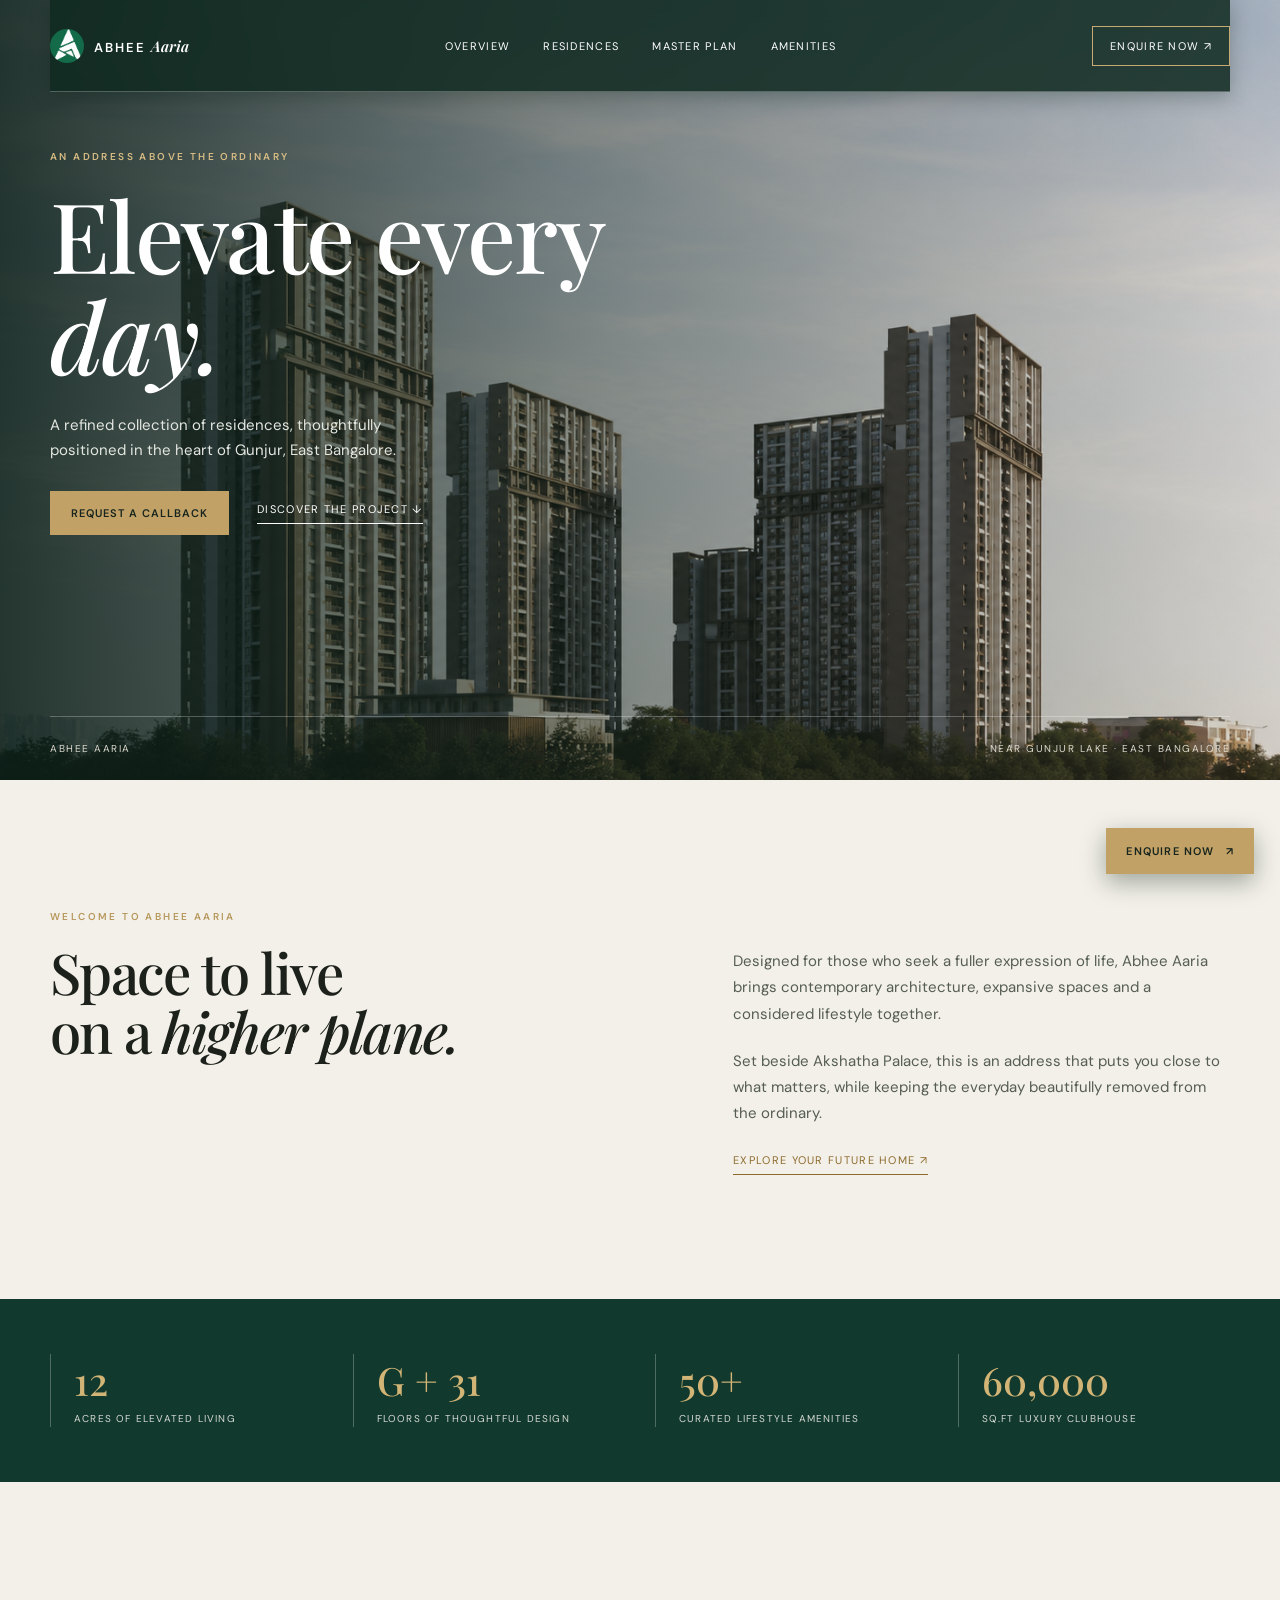
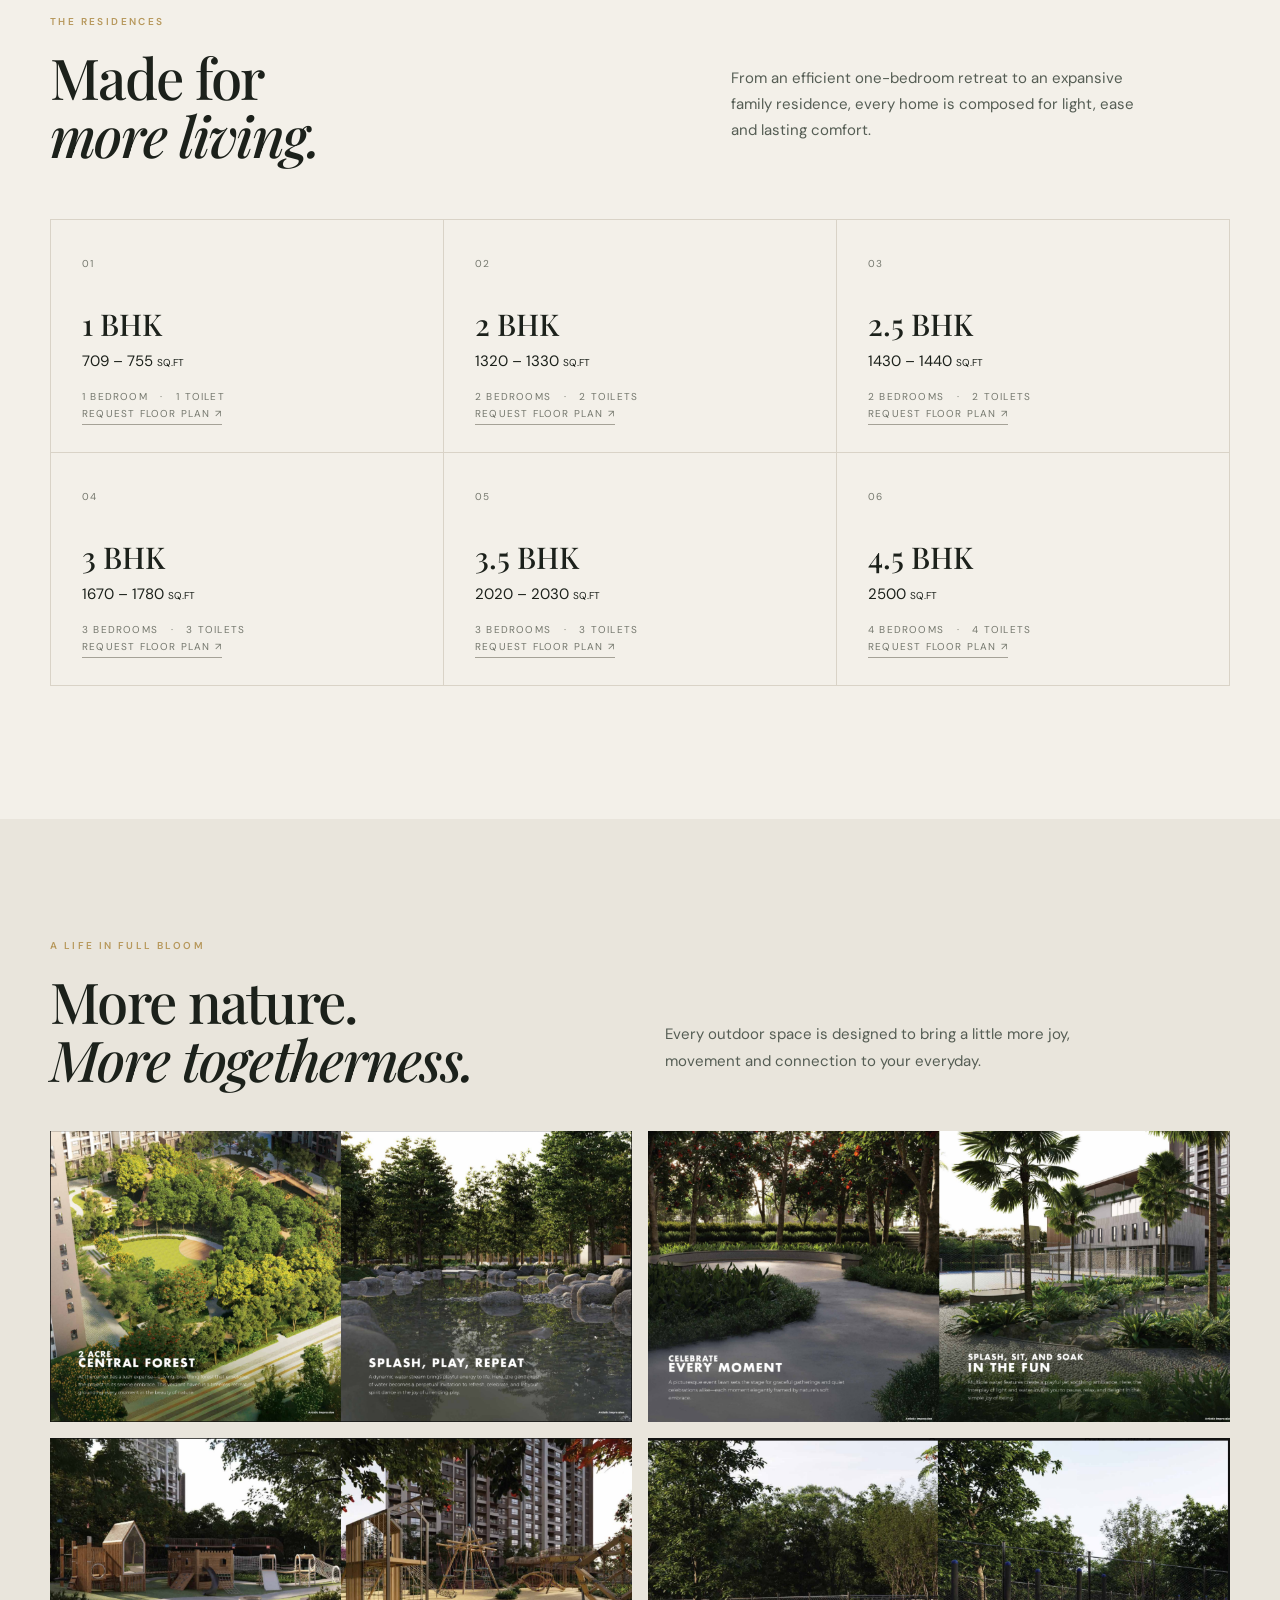
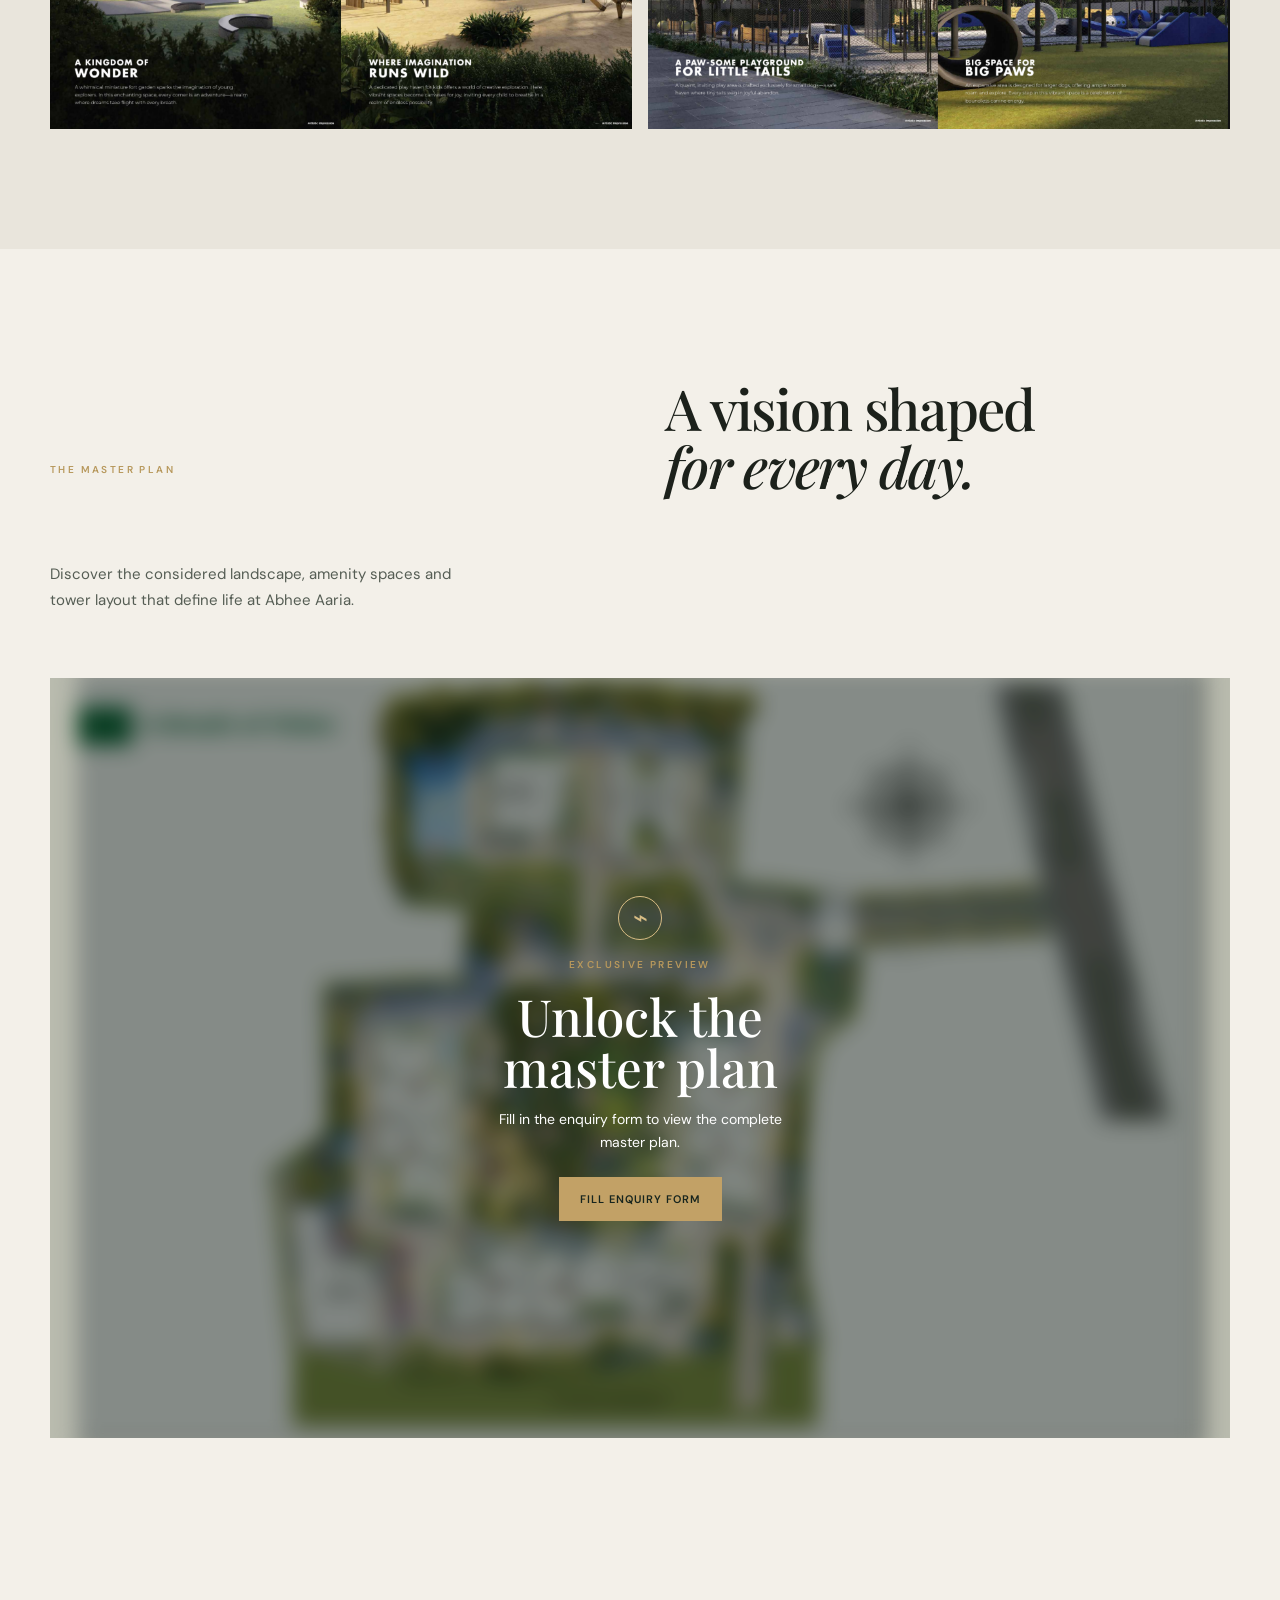
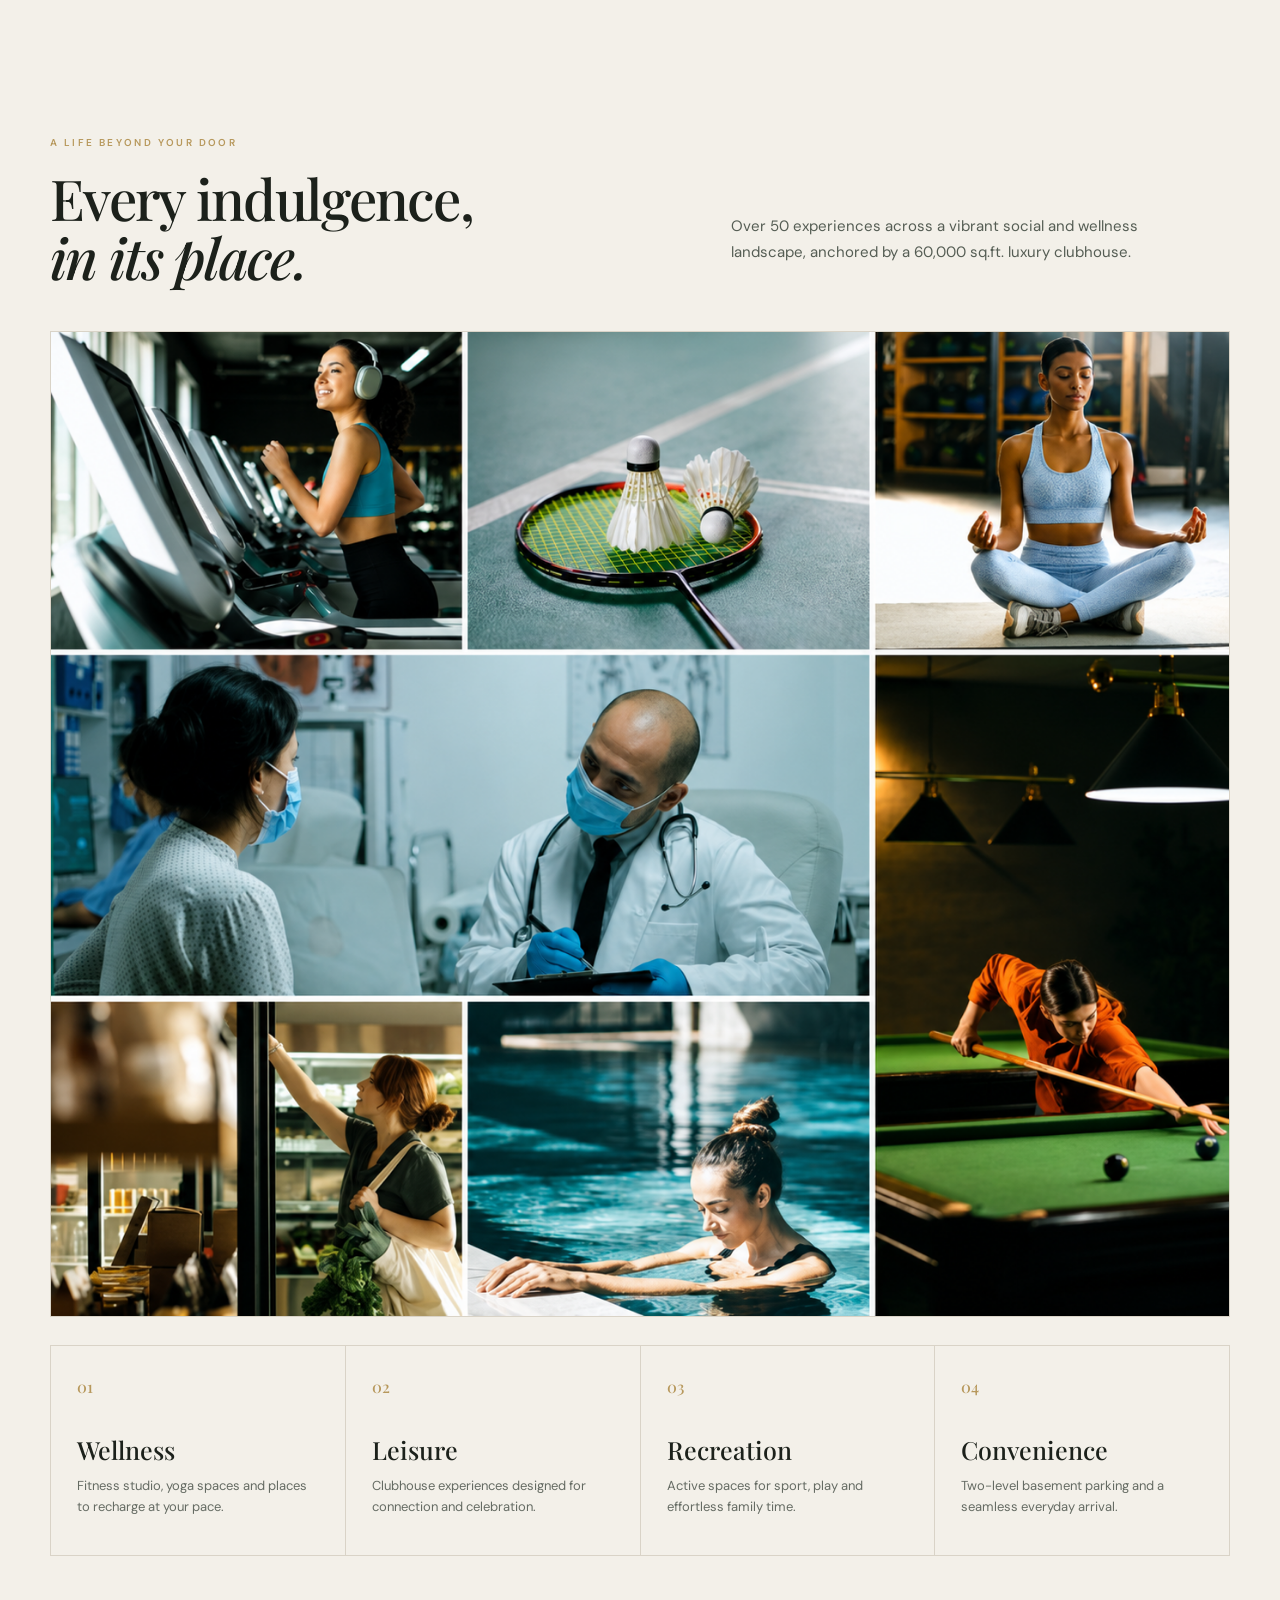
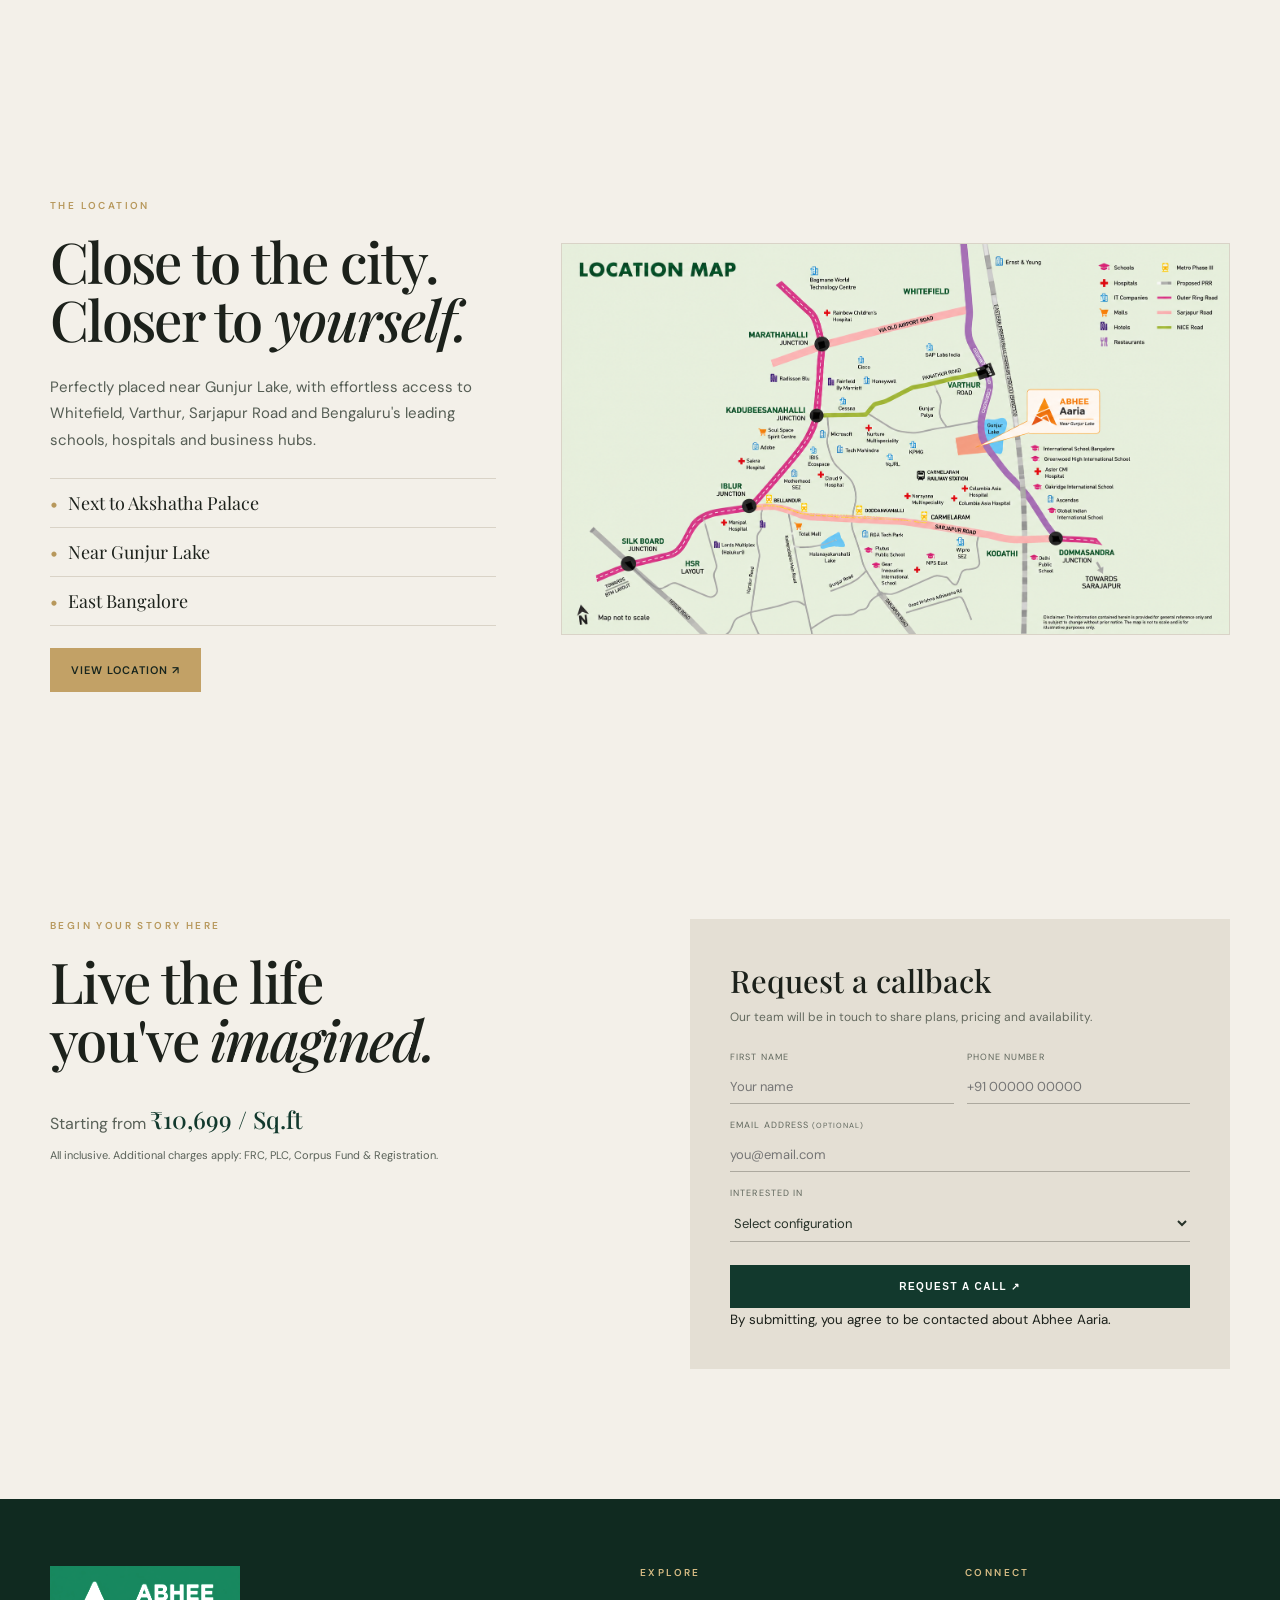
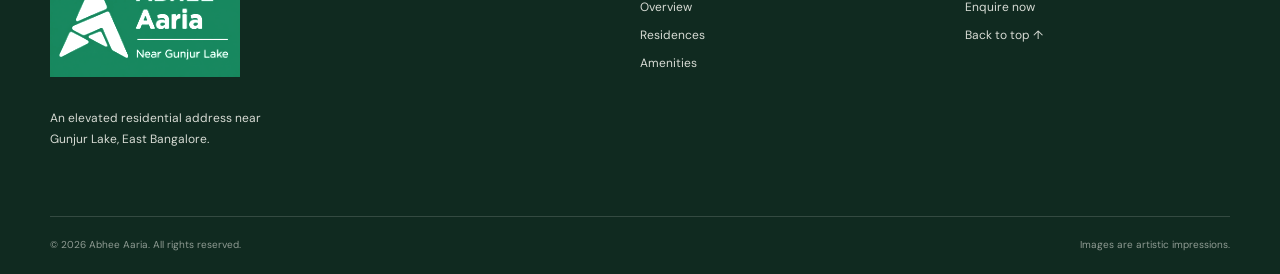
==== commit a274f65b: "Make email optional and fix header" ====
--- a/static/index.html
+++ b/static/index.html
@@ -21,6 +21,6 @@
   <section class="master-plan wrap" id="master-plan"><div class="section-heading"><p class="eyebrow">The master plan</p><h2>A vision shaped<br><em>for every day.</em></h2><p>Discover the considered landscape, amenity spaces and tower layout that define life at Abhee Aaria.</p></div><div class="plan-gate" id="plan-gate"><img src="assets/master-plan.png" alt="Abhee Aaria master plan"><div class="plan-lock"><span class="lock-icon">⌁</span><p class="eyebrow">Exclusive preview</p><h3>Unlock the<br>master plan</h3><p>Fill in the enquiry form to view the complete master plan.</p><a class="button" href="#enquire">Fill enquiry form</a></div></div><p class="unlock-note" id="unlock-note" aria-live="polite"></p></section>
   <section class="amenities wrap" id="amenities"><p class="eyebrow">A life beyond your door</p><div class="section-top"><h2>Every indulgence,<br><em>in its place.</em></h2><p>Over 50 experiences across a vibrant social and wellness landscape, anchored by a 60,000 sq.ft. luxury clubhouse.</p></div><img class="amenity-visual" src="assets/amenities.png" alt="Wellness, sports, healthcare, retail and leisure amenities"><div class="amenity-grid"><div><b>01</b><h3>Wellness</h3><p>Fitness studio, yoga spaces and places to recharge at your pace.</p></div><div><b>02</b><h3>Leisure</h3><p>Clubhouse experiences designed for connection and celebration.</p></div><div><b>03</b><h3>Recreation</h3><p>Active spaces for sport, play and effortless family time.</p></div><div><b>04</b><h3>Convenience</h3><p>Two-level basement parking and a seamless everyday arrival.</p></div></div></section>
   <section class="map-section wrap"><div class="map-copy"><p class="eyebrow">The location</p><h2>Close to the city.<br>Closer to <em>yourself.</em></h2><p>Perfectly placed near Gunjur Lake, with effortless access to Whitefield, Varthur, Sarjapur Road and Bengaluru's leading schools, hospitals and business hubs.</p><ul><li>Next to Akshatha Palace</li><li>Near Gunjur Lake</li><li>East Bangalore</li></ul><a class="button" href="https://share.google/ZjSrhF2RfqGoNZYm6" target="_blank" rel="noopener">View location ↗</a></div><img src="assets/location-map.png" alt="Location map for Abhee Aaria near Gunjur Lake"></section>
-  <section class="enquire wrap" id="enquire"><div class="enquire-copy"><p class="eyebrow">Begin your story here</p><h2>Live the life<br>you've <em>imagined.</em></h2><p>Starting from <strong>₹10,699 / Sq.ft</strong><br><small>All inclusive. Additional charges apply: FRC, PLC, Corpus Fund & Registration.</small></p></div><form id="enquiry-form"><h3>Request a callback</h3><p>Our team will be in touch to share plans, pricing and availability.</p><div class="form-row"><label>First name<input name="name" placeholder="Your name" required></label><label>Phone number<input name="phone" type="tel" placeholder="+91 00000 00000" required></label></div><label>Email address<input name="email" type="email" placeholder="you@email.com" required></label><label>Interested in<select name="configuration" required><option value="">Select configuration</option><option>1 BHK</option><option>2 BHK</option><option>3 BHK</option><option>3.5 BHK</option><option>4.5 BHK</option></select></label><button type="submit">Request a call <span>↗</span></button><small id="form-message">By submitting, you agree to be contacted about Abhee Aaria.</small></form></section>
+  <section class="enquire wrap" id="enquire"><div class="enquire-copy"><p class="eyebrow">Begin your story here</p><h2>Live the life<br>you've <em>imagined.</em></h2><p>Starting from <strong>₹10,699 / Sq.ft</strong><br><small>All inclusive. Additional charges apply: FRC, PLC, Corpus Fund & Registration.</small></p></div><form id="enquiry-form"><h3>Request a callback</h3><p>Our team will be in touch to share plans, pricing and availability.</p><div class="form-row"><label>First name<input name="name" placeholder="Your name" required></label><label>Phone number<input name="phone" type="tel" placeholder="+91 00000 00000" required></label></div><label>Email address <small>(optional)</small><input name="email" type="email" placeholder="you@email.com"></label><label>Interested in<select name="configuration" required><option value="">Select configuration</option><option>1 BHK</option><option>2 BHK</option><option>3 BHK</option><option>3.5 BHK</option><option>4.5 BHK</option></select></label><button type="submit">Request a call <span>↗</span></button><small id="form-message">By submitting, you agree to be contacted about Abhee Aaria.</small></form></section>
 </main><footer><div class="wrap footer-top"><div class="footer-brand"><img src="assets/abhee-aariya-logo.png" alt="Abhee Aaria logo"><p>An elevated residential address near Gunjur Lake, East Bangalore.</p></div><div><p class="eyebrow light">Explore</p><a href="#overview">Overview</a><a href="#residences">Residences</a><a href="#amenities">Amenities</a></div><div><p class="eyebrow light">Connect</p><a href="#enquire">Enquire now</a><a href="#home">Back to top ↑</a></div></div><div class="wrap legal">© 2026 Abhee Aaria. All rights reserved. <span>Images are artistic impressions.</span></div></footer><script src="script.js"></script>
 <a class="sticky-enquiry" href="#enquire" aria-label="Enquire about Abhee Aaria">Enquire now <span>↗</span></a></body></html>
--- a/static/styles.css
+++ b/static/styles.css
@@ -1,4 +1,5 @@
 @import url('https://fonts.googleapis.com/css2?family=DM+Sans:wght@400;500;600&family=Playfair+Display:ital,wght@0,500;0,600;1,500;1,600&display=swap');
+.nav{position:fixed;top:0;left:50%;transform:translateX(-50%);z-index:30;width:min(1180px,calc(100% - 64px));background:#102a20d9;backdrop-filter:blur(12px);box-shadow:0 5px 18px #07170f42}@media(max-width:760px){.nav{width:calc(100% - 36px);background:#102a20e8}}
 .sticky-enquiry{position:fixed;right:26px;bottom:26px;z-index:20;background:#c2a166;color:#17251e;padding:16px 20px;text-decoration:none;text-transform:uppercase;letter-spacing:1.2px;font-size:11px;font-weight:600;box-shadow:0 8px 25px #0a20145c;transition:transform .2s,background .2s}.sticky-enquiry:hover{background:#d8ba81;transform:translateY(-2px)}.sticky-enquiry span{margin-left:7px}@media(max-width:760px){body{padding-bottom:72px}.sticky-enquiry{right:12px;bottom:12px;left:12px;text-align:center;padding:17px 20px;font-size:10px}.hero-content{padding-top:100px}.hero-copy{font-size:14px}.section-top>p,.intro-copy p,.map-copy>p:not(.eyebrow){font-size:14px}.home-card h3{font-size:24px}.footer-top{padding-bottom:30px}}
 .hero{background:linear-gradient(90deg,rgba(11,31,24,.87),rgba(14,34,27,.48) 44%,rgba(14,30,24,.12)),url('assets/hero-elevation.png') center/cover!important}.brand img{width:34px;height:34px;object-fit:cover;border-radius:50%;mix-blend-mode:screen}.brand-mark{display:none}.amenity-visual{width:100%;display:block;margin:-10px 0 28px;border:1px solid var(--line)}
 .life-gallery{padding:120px 0;background:#e9e5dc}.life-gallery .section-heading{margin-bottom:42px}.life-grid{display:grid;grid-template-columns:repeat(2,1fr);gap:16px}.life-grid img{width:100%;display:block;aspect-ratio:2/1;object-fit:cover}@media(max-width:760px){.life-gallery{padding:80px 0}.life-grid{grid-template-columns:1fr;gap:12px}.life-grid img{aspect-ratio:2/1}}
